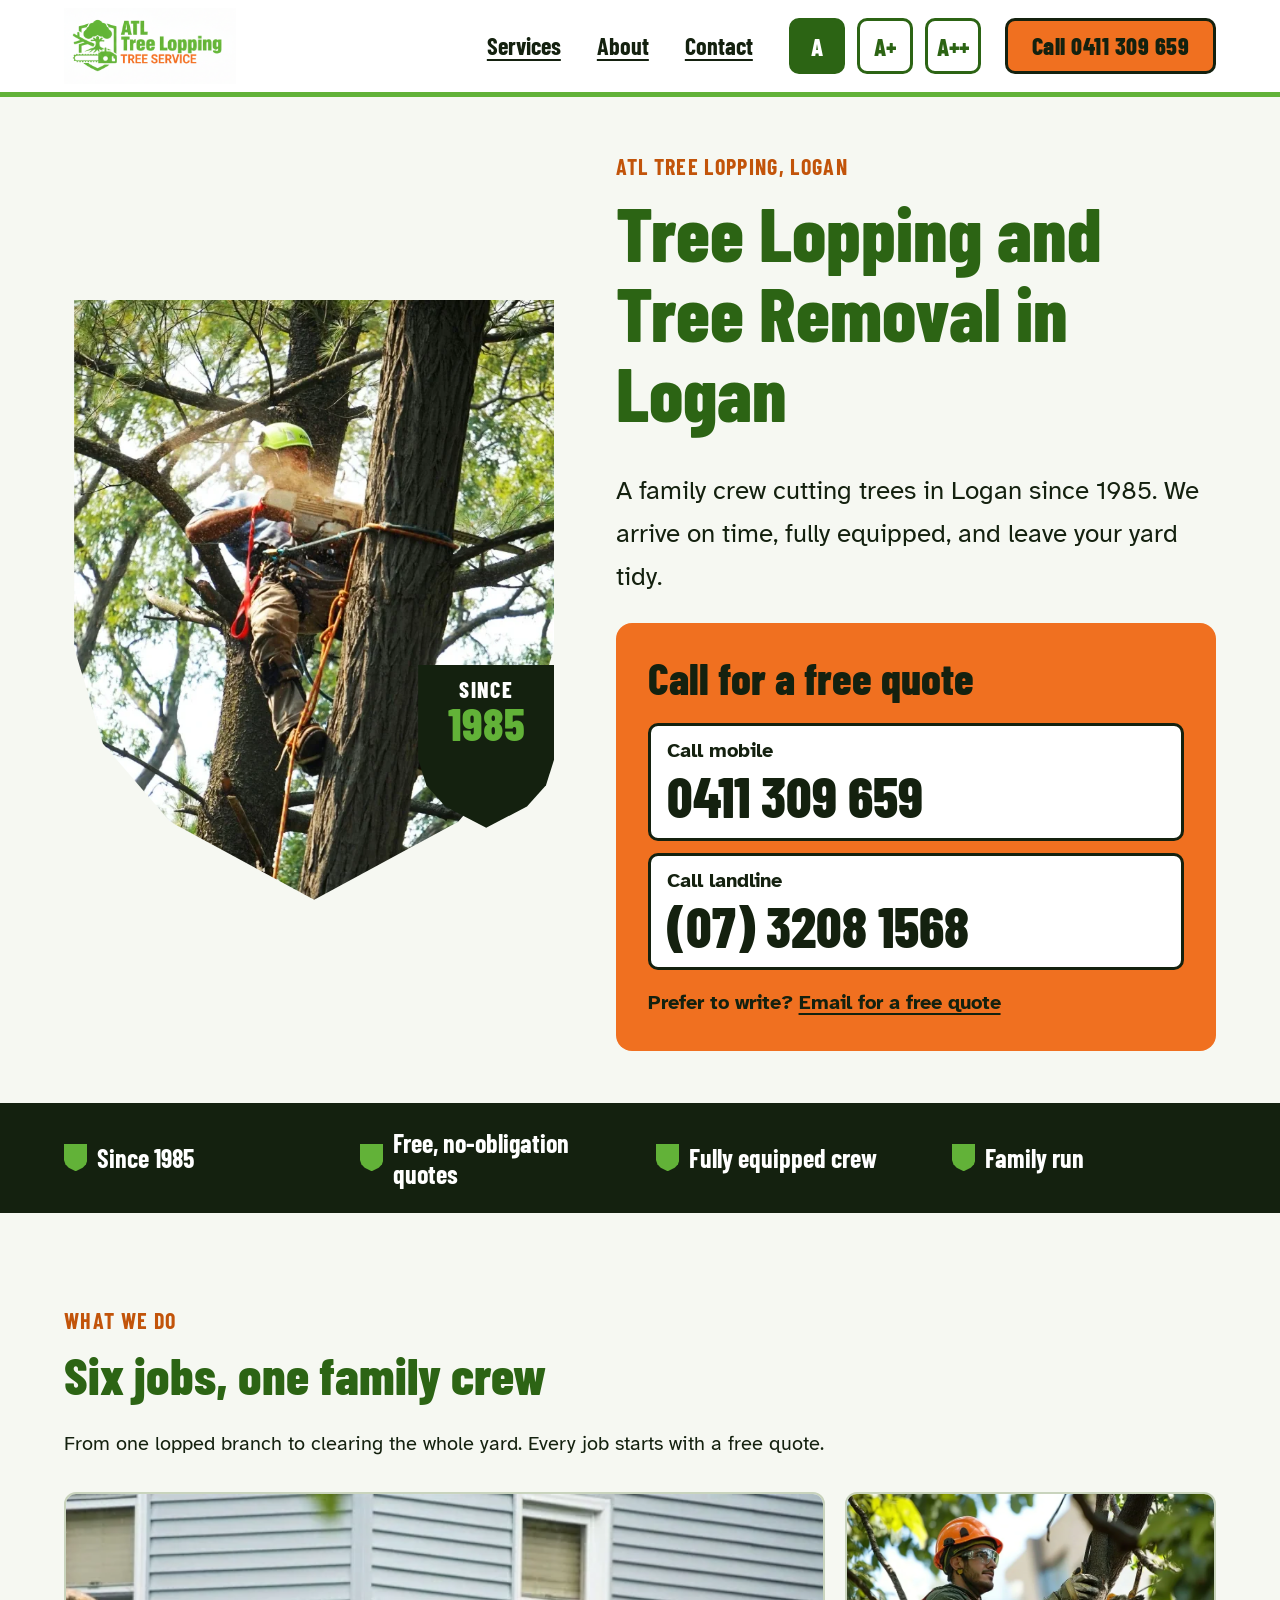
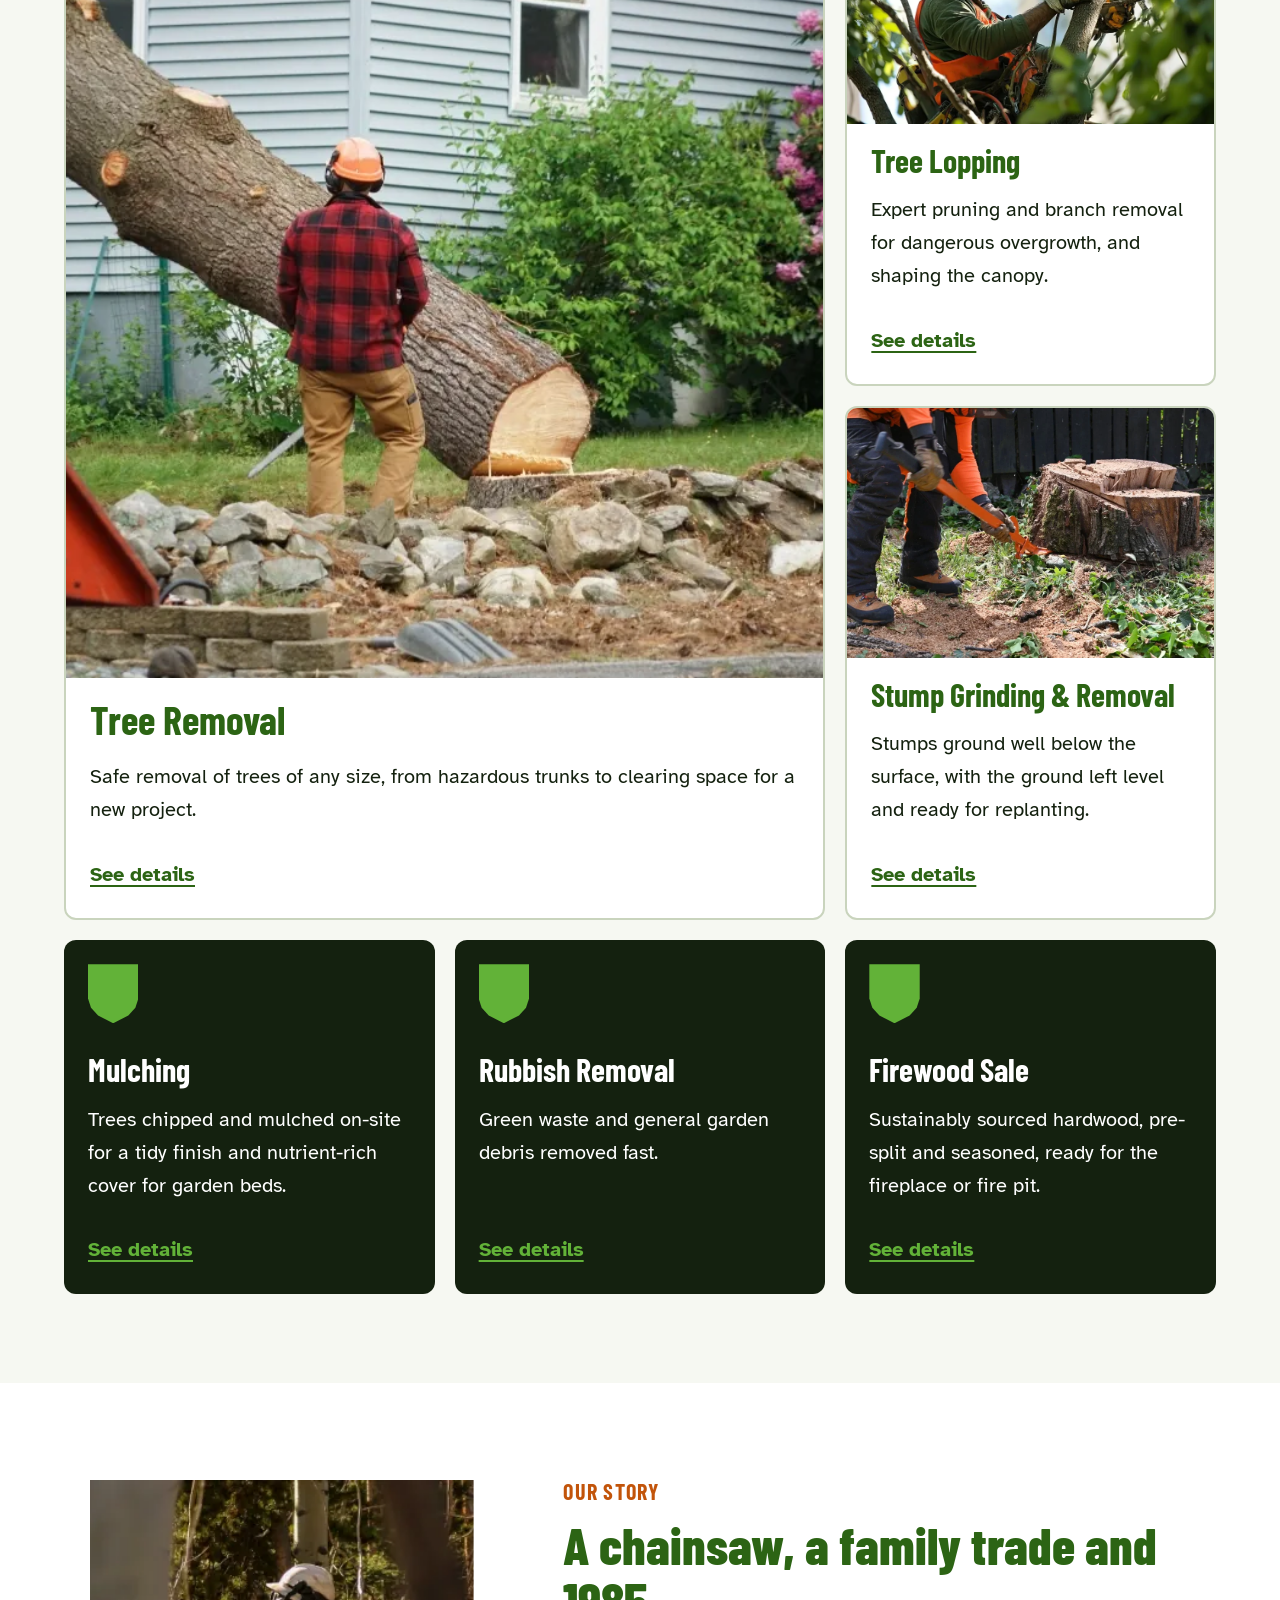
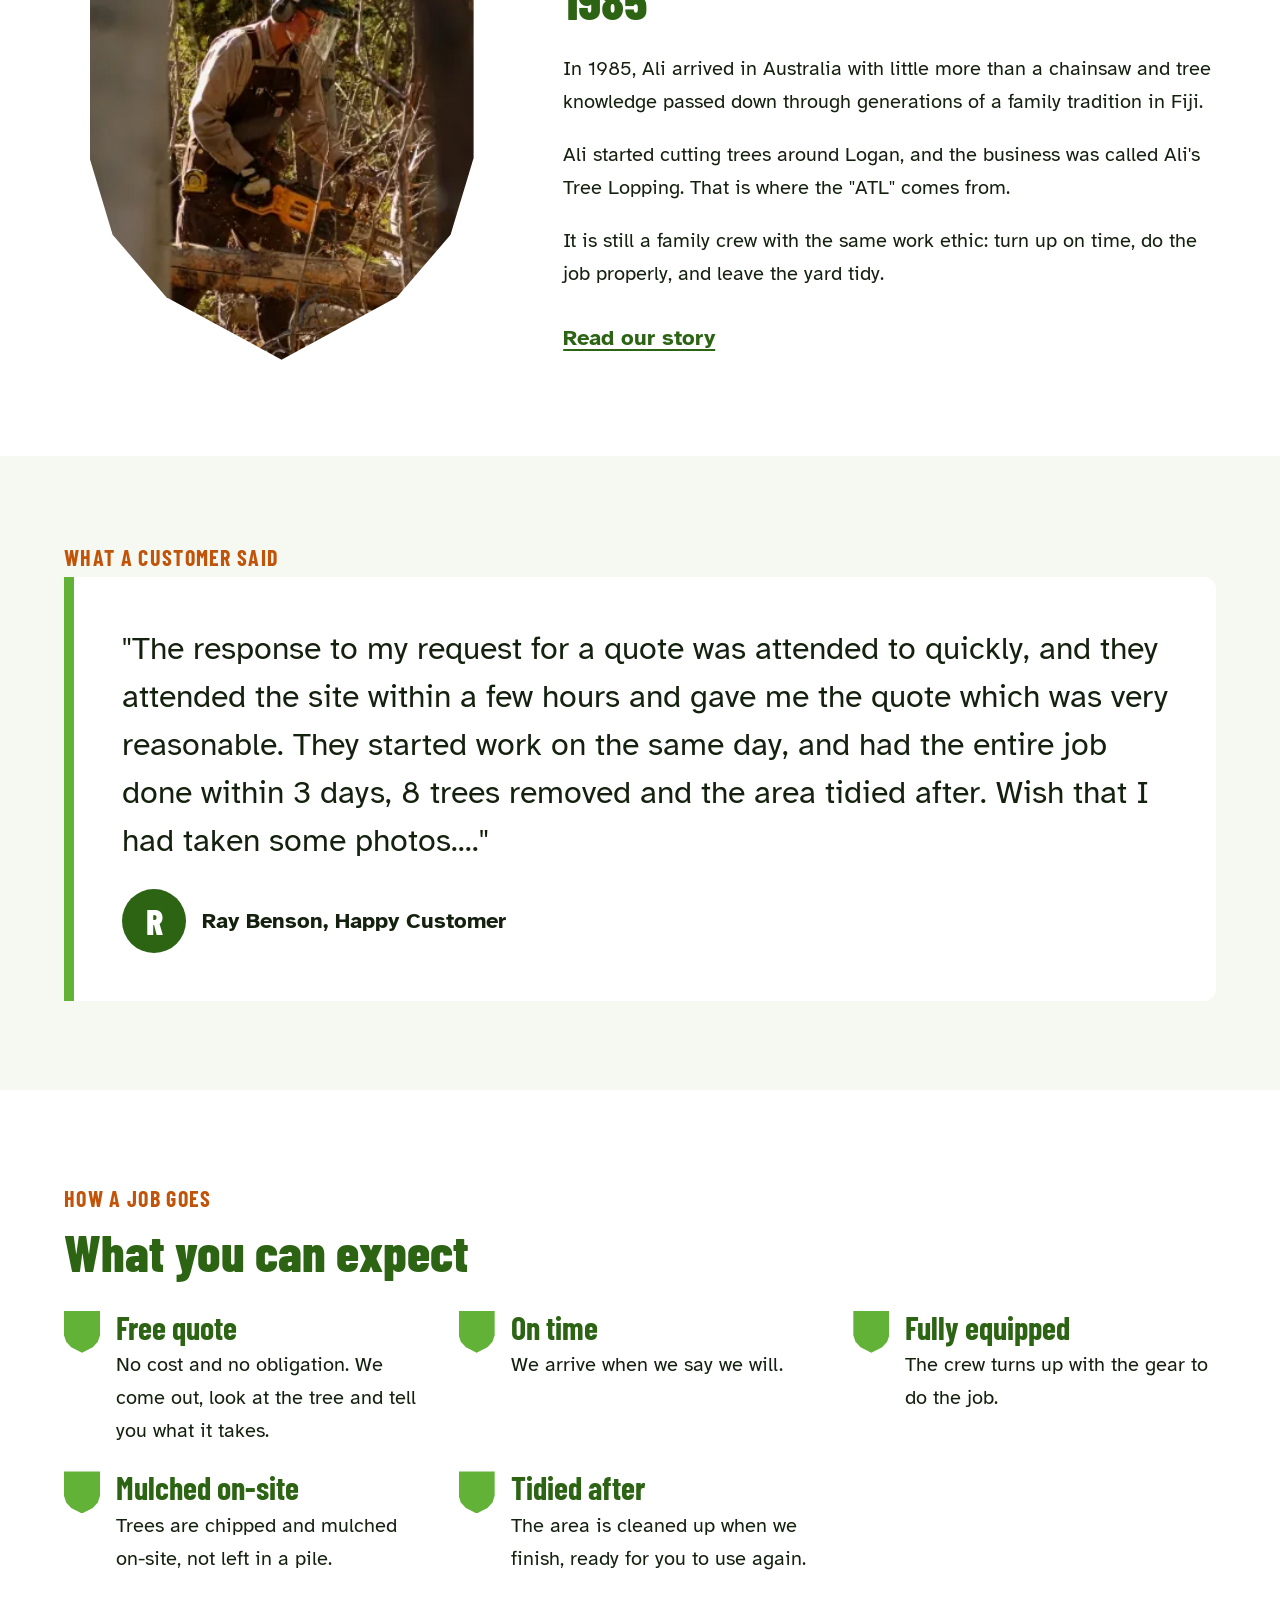
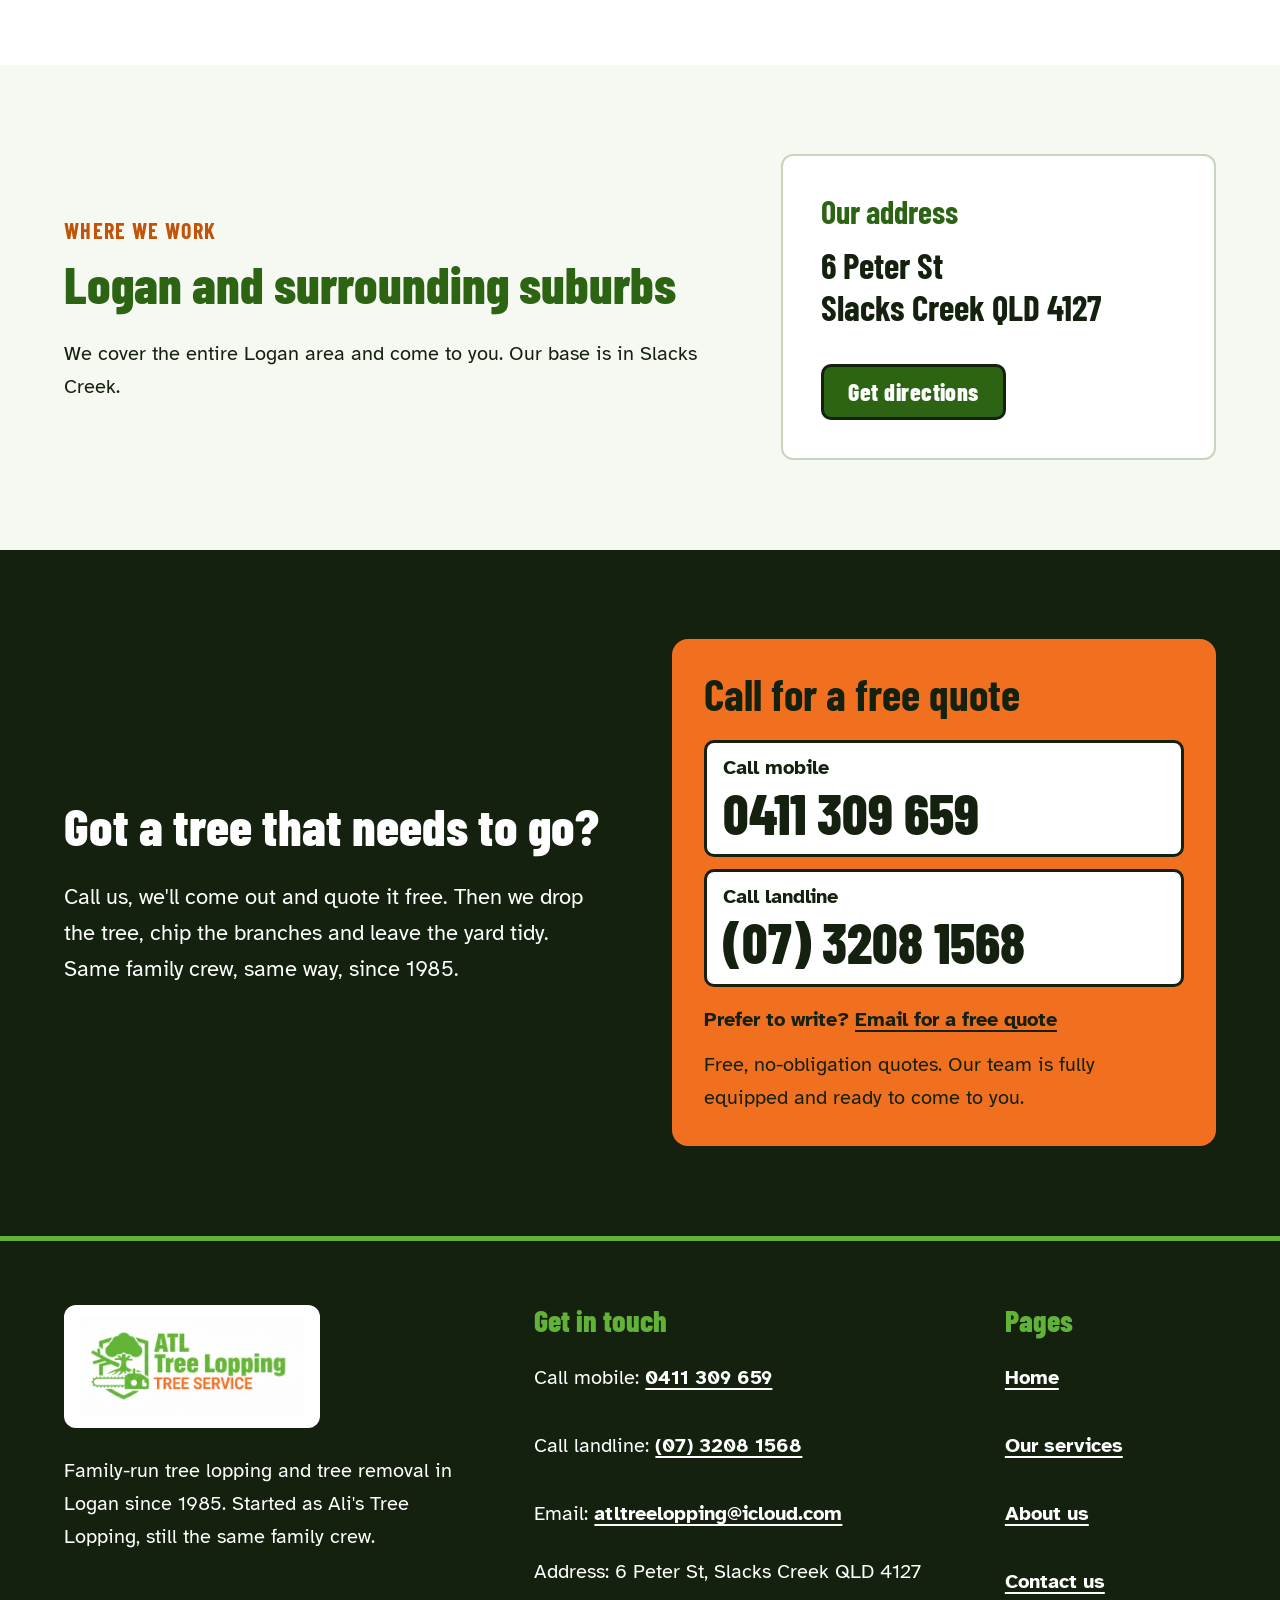
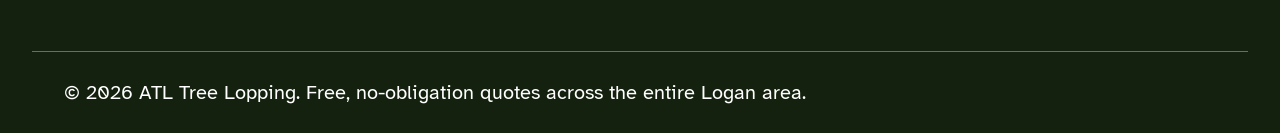
==== index.html @ ecb69b93 "Build new ATL Tree Lopping website from the rebuild brief Vanilla HTML/CSS/JS replacement for the Od" ====
<!doctype html>
<html lang="en-AU">
<head>
  <meta charset="utf-8">
  <meta name="viewport" content="width=device-width, initial-scale=1">
  <title>Tree Lopping & Tree Removal Logan | ATL Tree Lopping</title>
  <meta name="description" content="Family-run tree lopping and tree removal in Logan since 1985. Stump grinding, mulching, rubbish removal and firewood. Call 0411 309 659 for a free quote.">
  <!-- BASE_URL: https://atl-treelopping.odoo.com (canonical, og:url, og:image, twitter:image, sitemap.xml, robots.txt and JSON-LD all use it. Swap in one pass if the domain changes.) -->
  <link rel="canonical" href="https://atl-treelopping.odoo.com/">
  <meta name="theme-color" content="#2c6414">
  <meta property="og:type" content="website">
  <meta property="og:site_name" content="ATL Tree Lopping">
  <meta property="og:locale" content="en_AU">
  <meta property="og:title" content="Tree Lopping & Tree Removal Logan | ATL Tree Lopping">
  <meta property="og:description" content="Family-run tree lopping and tree removal in Logan since 1985. Stump grinding, mulching, rubbish removal and firewood. Call 0411 309 659 for a free quote.">
  <meta property="og:url" content="https://atl-treelopping.odoo.com/">
  <meta property="og:image" content="https://atl-treelopping.odoo.com/images/og-atl-tree-lopping-logo.jpg">
  <meta property="og:image:width" content="1200">
  <meta property="og:image:height" content="630">
  <meta property="og:image:alt" content="ATL Tree Lopping, Tree Service logo">
  <meta name="twitter:card" content="summary_large_image">
  <meta name="twitter:title" content="Tree Lopping & Tree Removal Logan | ATL Tree Lopping">
  <meta name="twitter:description" content="Family-run tree lopping and tree removal in Logan since 1985. Stump grinding, mulching, rubbish removal and firewood. Call 0411 309 659 for a free quote.">
  <meta name="twitter:image" content="https://atl-treelopping.odoo.com/images/og-atl-tree-lopping-logo.jpg">
  <link rel="icon" type="image/png" sizes="32x32" href="/favicon-32.png">
  <link rel="icon" type="image/png" sizes="192x192" href="/favicon-192.png">
  <link rel="apple-touch-icon" sizes="180x180" href="/apple-touch-icon.png">
  <link rel="preconnect" href="https://fonts.googleapis.com">
  <link rel="preconnect" href="https://fonts.gstatic.com" crossorigin>
  <link rel="stylesheet" href="https://fonts.googleapis.com/css2?family=Atkinson+Hyperlegible:wght@400;700&amp;family=Barlow+Condensed:wght@700;800&amp;display=swap">
  <link rel="stylesheet" href="/styles.css">
  <script src="/main.js"></script>
  <script type="application/ld+json">
{
  "@context": "https://schema.org",
  "@type": "LocalBusiness",
  "@id": "https://atl-treelopping.odoo.com/#business",
  "name": "ATL Tree Lopping",
  "alternateName": "Ali's Tree Lopping",
  "url": "https://atl-treelopping.odoo.com/",
  "logo": "https://atl-treelopping.odoo.com/images/logo.png",
  "image": "https://atl-treelopping.odoo.com/images/tree-felled-beside-house-with-chipper.jpg",
  "telephone": "+61411309659",
  "email": "atltreelopping@icloud.com",
  "address": {
    "@type": "PostalAddress",
    "streetAddress": "6 Peter St",
    "addressLocality": "Slacks Creek",
    "addressRegion": "QLD",
    "postalCode": "4127",
    "addressCountry": "AU"
  },
  "areaServed": "Logan, Queensland",
  "foundingDate": "1985",
  "founder": {
    "@type": "Person",
    "name": "Ali"
  },
  "hasOfferCatalog": {
    "@type": "OfferCatalog",
    "name": "Tree services",
    "itemListElement": [
      {
        "@type": "Offer",
        "itemOffered": {
          "@type": "Service",
          "name": "Tree Removal",
          "description": "Safe removal of trees of any size, from hazardous trunks to clearing space for a new project."
        }
      },
      {
        "@type": "Offer",
        "itemOffered": {
          "@type": "Service",
          "name": "Tree Lopping",
          "description": "Expert pruning and branch removal for dangerous overgrowth, and shaping the canopy."
        }
      },
      {
        "@type": "Offer",
        "itemOffered": {
          "@type": "Service",
          "name": "Stump Grinding & Removal",
          "description": "Stumps ground well below the surface, with the ground left level and ready for replanting."
        }
      },
      {
        "@type": "Offer",
        "itemOffered": {
          "@type": "Service",
          "name": "Mulching",
          "description": "Trees chipped and mulched on-site for a tidy finish and nutrient-rich cover for garden beds."
        }
      },
      {
        "@type": "Offer",
        "itemOffered": {
          "@type": "Service",
          "name": "Rubbish Removal",
          "description": "Green waste and general garden debris removed fast."
        }
      },
      {
        "@type": "Offer",
        "itemOffered": {
          "@type": "Service",
          "name": "Firewood Sale",
          "description": "Sustainably sourced hardwood, pre-split and seasoned, ready for the fireplace or fire pit."
        }
      }
    ]
  }
}
  </script>
</head>
<body>
  <a class="skip-link" href="#main">Skip to main content</a>
  <header class="site-header">
    <div class="container site-header__inner">
      <a class="site-header__logo" href="/">
        <img src="/images/logo.png" alt="ATL Tree Lopping, Tree Service. Home" width="1024" height="452">
      </a>
      <a class="btn btn--ember site-header__call" href="tel:+61411309659">Call 0411 309 659</a>
      <button class="nav-toggle" type="button" aria-expanded="false" aria-controls="site-nav">Menu</button>
      <div class="site-nav" id="site-nav">
        <nav aria-label="Main">
          <ul class="site-nav__list">
          <li><a href="/our-services">Services</a></li>
          <li><a href="/about-us">About</a></li>
          <li><a href="/contactus">Contact</a></li>
          </ul>
        </nav>
        <div class="text-size" role="group" aria-labelledby="text-size-label">
          <span class="text-size__label" id="text-size-label">Text size</span>
          <button type="button" data-text-size="normal" aria-label="Normal text" aria-pressed="true">A</button>
          <button type="button" data-text-size="large" aria-label="Large text" aria-pressed="false">A+</button>
          <button type="button" data-text-size="xlarge" aria-label="Extra large text" aria-pressed="false">A++</button>
        </div>
      </div>
    </div>
  </header>

  <main id="main" tabindex="-1">
    <section class="hero" aria-labelledby="hero-title">
      <div class="container hero__grid">
        <div class="hero__text">
          <p class="eyebrow">ATL Tree Lopping, Logan</p>
          <h1 id="hero-title">Tree Lopping and Tree Removal in Logan</h1>
          <p class="hero__sub">A family crew cutting trees in Logan since 1985. We arrive on time, fully equipped, and leave your yard tidy.</p>
        </div>
        <div class="hero__media">
          <div class="shield-frame shield-frame--hero">
            <picture>
          <source srcset="/images/arborist-climbing-tree-with-chainsaw.webp" type="image/webp">
          <img src="/images/arborist-climbing-tree-with-chainsaw.jpg" alt="Arborist in a safety helmet roped into a tall tree, cutting a branch with a chainsaw" width="690" height="1138" loading="eager" fetchpriority="high">
        </picture>
          </div>
          <p class="since-badge"><span class="since-badge__small">Since</span> <span class="since-badge__year">1985</span></p>
        </div>
        <div class="hero__call">
          <div class="call-block" role="region" aria-labelledby="hero-call-title">
      <h2 class="call-block__title" id="hero-call-title">Call for a free quote</h2>
      <a class="call-link" href="tel:+61411309659"><span class="call-link__label">Call mobile</span> <span class="call-link__number">0411 309 659</span></a>
      <a class="call-link" href="tel:+61732081568"><span class="call-link__label">Call landline</span> <span class="call-link__number">(07) 3208 1568</span></a>
      <p class="call-block__email">Prefer to write? <a href="mailto:atltreelopping@icloud.com?subject=Free%20quote%20request">Email for a free quote</a></p>
    </div>
        </div>
      </div>
    </section>

    <section class="trust" aria-label="Why Logan calls ATL">
      <ul class="container trust__list">
        <li><span class="shield-mark" aria-hidden="true"></span>Since 1985</li>
        <li><span class="shield-mark" aria-hidden="true"></span>Free, no-obligation quotes</li>
        <li><span class="shield-mark" aria-hidden="true"></span>Fully equipped crew</li>
        <li><span class="shield-mark" aria-hidden="true"></span>Family run</li>
      </ul>
    </section>

    <section class="section services-home reveal" aria-labelledby="services-title">
      <div class="container">
        <div class="section-head">
          <p class="eyebrow">What we do</p>
          <h2 id="services-title">Six jobs, one family crew</h2>
          <p>From one lopped branch to clearing the whole yard. Every job starts with a free quote.</p>
        </div>
        <ul class="service-grid">
      <li class="service-card service-card--photo service-card--feature">
        <picture class="service-card__media">
          <source srcset="/images/tree-felled-beside-house-with-chipper.webp" type="image/webp">
          <img src="/images/tree-felled-beside-house-with-chipper.jpg" alt="Large tree trunk felled beside a house, with a worker in an orange helmet and a wood chipper nearby" width="962" height="641" loading="lazy" decoding="async">
        </picture>
        <div class="service-card__body">
          <h3>Tree Removal</h3>
          <p>Safe removal of trees of any size, from hazardous trunks to clearing space for a new project.</p>
          <a class="service-card__link" href="/our-services#tree-removal">See details<span class="visually-hidden"> about Tree Removal</span></a>
        </div>
      </li>
      <li class="service-card service-card--photo">
        <picture class="service-card__media">
          <source srcset="/images/arborist-pruning-branches-up-tree.webp" type="image/webp">
          <img src="/images/arborist-pruning-branches-up-tree.jpg" alt="Arborist in an orange helmet and safety glasses harnessed up a tree, pruning branches" width="962" height="539" loading="lazy" decoding="async">
        </picture>
        <div class="service-card__body">
          <h3>Tree Lopping</h3>
          <p>Expert pruning and branch removal for dangerous overgrowth, and shaping the canopy.</p>
          <a class="service-card__link" href="/our-services#tree-lopping">See details<span class="visually-hidden"> about Tree Lopping</span></a>
        </div>
      </li>
      <li class="service-card service-card--photo">
        <picture class="service-card__media">
          <source srcset="/images/tree-stump-removal-in-backyard.webp" type="image/webp">
          <img src="/images/tree-stump-removal-in-backyard.jpg" alt="Worker in orange safety gear levering out a large tree stump in a backyard" width="962" height="655" loading="lazy" decoding="async">
        </picture>
        <div class="service-card__body">
          <h3>Stump Grinding & Removal</h3>
          <p>Stumps ground well below the surface, with the ground left level and ready for replanting.</p>
          <a class="service-card__link" href="/our-services#stump-grinding">See details<span class="visually-hidden"> about Stump Grinding & Removal</span></a>
        </div>
      </li>
      <li class="service-card service-card--type">
        <div class="service-card__type" aria-hidden="true"><span class="shield-mark" aria-hidden="true"></span></div>
        <div class="service-card__body">
          <h3>Mulching</h3>
          <p>Trees chipped and mulched on-site for a tidy finish and nutrient-rich cover for garden beds.</p>
          <a class="service-card__link" href="/our-services#mulching">See details<span class="visually-hidden"> about Mulching</span></a>
        </div>
      </li>
      <li class="service-card service-card--type">
        <div class="service-card__type" aria-hidden="true"><span class="shield-mark" aria-hidden="true"></span></div>
        <div class="service-card__body">
          <h3>Rubbish Removal</h3>
          <p>Green waste and general garden debris removed fast.</p>
          <a class="service-card__link" href="/our-services#rubbish-removal">See details<span class="visually-hidden"> about Rubbish Removal</span></a>
        </div>
      </li>
      <li class="service-card service-card--type">
        <div class="service-card__type" aria-hidden="true"><span class="shield-mark" aria-hidden="true"></span></div>
        <div class="service-card__body">
          <h3>Firewood Sale</h3>
          <p>Sustainably sourced hardwood, pre-split and seasoned, ready for the fireplace or fire pit.</p>
          <a class="service-card__link" href="/our-services#firewood">See details<span class="visually-hidden"> about Firewood Sale</span></a>
        </div>
      </li>
        </ul>
      </div>
    </section>

    <section class="section story reveal" aria-labelledby="story-title">
      <div class="container story__grid">
        <div class="shield-frame shield-frame--story">
          <picture>
          <source srcset="/images/tree-worker-with-chainsaw-in-bush.webp" type="image/webp">
          <img src="/images/tree-worker-with-chainsaw-in-bush.jpg" alt="Tree worker in a helmet and face shield cutting fallen timber with a chainsaw in the bush" width="720" height="404" loading="lazy" decoding="async">
        </picture>
        </div>
        <div class="story__text">
          <p class="eyebrow">Our story</p>
          <h2 id="story-title">A chainsaw, a family trade and 1985</h2>
          <p>In 1985, Ali arrived in Australia with little more than a chainsaw and tree knowledge passed down through generations of a family tradition in Fiji.</p>
          <p>Ali started cutting trees around Logan, and the business was called Ali's Tree Lopping. That is where the "ATL" comes from.</p>
          <p>It is still a family crew with the same work ethic: turn up on time, do the job properly, and leave the yard tidy.</p>
          <p><a class="text-link" href="/about-us">Read our story</a></p>
        </div>
      </div>
    </section>

    <section class="section testimonial reveal" aria-labelledby="testimonial-title">
      <div class="container">
        <h2 class="eyebrow" id="testimonial-title">What a customer said</h2>
        <figure class="testimonial__figure">
          <blockquote class="testimonial__quote">
            <p>"The response to my request for a quote was attended to quickly, and they attended the site within a few hours and gave me the quote which was very reasonable. They started work on the same day, and had the entire job done within 3 days, 8 trees removed and the area tidied after. Wish that I had taken some photos...."</p>
          </blockquote>
          <figcaption class="testimonial__by">
            <span class="testimonial__initial" aria-hidden="true">R</span>
            <span>Ray Benson, Happy Customer</span>
          </figcaption>
        </figure>
      </div>
    </section>

    <section class="section expect reveal" aria-labelledby="expect-title">
      <div class="container">
        <div class="section-head">
          <p class="eyebrow">How a job goes</p>
          <h2 id="expect-title">What you can expect</h2>
        </div>
        <ul class="expect__list">
          <li><span class="shield-mark" aria-hidden="true"></span><div><h3>Free quote</h3><p>No cost and no obligation. We come out, look at the tree and tell you what it takes.</p></div></li>
          <li><span class="shield-mark" aria-hidden="true"></span><div><h3>On time</h3><p>We arrive when we say we will.</p></div></li>
          <li><span class="shield-mark" aria-hidden="true"></span><div><h3>Fully equipped</h3><p>The crew turns up with the gear to do the job.</p></div></li>
          <li><span class="shield-mark" aria-hidden="true"></span><div><h3>Mulched on-site</h3><p>Trees are chipped and mulched on-site, not left in a pile.</p></div></li>
          <li><span class="shield-mark" aria-hidden="true"></span><div><h3>Tidied after</h3><p>The area is cleaned up when we finish, ready for you to use again.</p></div></li>
        </ul>
      </div>
    </section>

    <section class="section where reveal" aria-labelledby="where-title">
      <div class="container where__grid">
        <div>
          <p class="eyebrow">Where we work</p>
          <h2 id="where-title">Logan and surrounding suburbs</h2>
          <p>We cover the entire Logan area and come to you. Our base is in Slacks Creek.</p>
        </div>
        <div class="where__card">
          <h3>Our address</h3>
          <p class="where__address">6 Peter St<br>Slacks Creek QLD 4127</p>
          <a class="btn btn--canopy" href="https://www.google.com/maps/dir/?api=1&destination=6+Peter+St,+Slacks+Creek+QLD+4127,+Australia">Get directions</a>
        </div>
      </div>
    </section>

    <section class="section final-call reveal" aria-labelledby="home-final-call-intro">
      <div class="container final-call__grid">
        <div class="final-call__text">
          <h2 id="home-final-call-intro">Got a tree that needs to go?</h2>
          <p>Call us, we'll come out and quote it free. Then we drop the tree, chip the branches and leave the yard tidy. Same family crew, same way, since 1985.</p>
        </div>
        <div class="call-block" role="region" aria-labelledby="home-final-call">
      <h3 class="call-block__title" id="home-final-call">Call for a free quote</h3>
      <a class="call-link" href="tel:+61411309659"><span class="call-link__label">Call mobile</span> <span class="call-link__number">0411 309 659</span></a>
      <a class="call-link" href="tel:+61732081568"><span class="call-link__label">Call landline</span> <span class="call-link__number">(07) 3208 1568</span></a>
      <p class="call-block__email">Prefer to write? <a href="mailto:atltreelopping@icloud.com?subject=Free%20quote%20request">Email for a free quote</a></p>
      <p class="call-block__note">Free, no-obligation quotes. Our team is fully equipped and ready to come to you.</p>
    </div>
      </div>
    </section>
  </main>

  <footer class="site-footer">
    <div class="container site-footer__grid">
      <div class="site-footer__brand">
        <a class="site-footer__logo" href="/">
          <img src="/images/logo.png" alt="ATL Tree Lopping, Tree Service. Home" width="1024" height="452" loading="lazy">
        </a>
        <p>Family-run tree lopping and tree removal in Logan since 1985. Started as Ali's Tree Lopping, still the same family crew.</p>
      </div>
      <div>
        <h2 class="site-footer__title">Get in touch</h2>
        <ul class="site-footer__list">
          <li>Call mobile: <a href="tel:+61411309659">0411 309 659</a></li>
          <li>Call landline: <a href="tel:+61732081568">(07) 3208 1568</a></li>
          <li>Email: <a href="mailto:atltreelopping@icloud.com?subject=Free%20quote%20request">atltreelopping@icloud.com</a></li>
          <li>Address: 6 Peter St, Slacks Creek QLD 4127</li>
        </ul>
      </div>
      <nav aria-label="Footer">
        <h2 class="site-footer__title">Pages</h2>
        <ul class="site-footer__list">
          <li><a href="/">Home</a></li>
          <li><a href="/our-services">Our services</a></li>
          <li><a href="/about-us">About us</a></li>
          <li><a href="/contactus">Contact us</a></li>
        </ul>
      </nav>
    </div>
    <div class="container site-footer__base">
      <p>&copy; 2026 ATL Tree Lopping. Free, no-obligation quotes across the entire Logan area.</p>
    </div>
  </footer>

  <div class="call-bar" data-call-bar>
    <a class="btn btn--ember call-bar__btn" href="tel:+61411309659">Call 0411 309 659</a>
  </div>
</body>
</html>
---- styles.css ----
/* ATL Tree Lopping - shared stylesheet for every page.
   Colours are sampled from images/logo.png, then paired for contrast. */

:root {
  --ink: #14210f;
  --canopy: #2c6414;
  --leaf: #62b238;
  --ember: #f07020;
  --ember-deep: #c2540a;
  --paper: #f6f8f2;
  --white: #ffffff;
  --line: #c9d4bd;

  --font-display: "Barlow Condensed", system-ui, sans-serif;
  --font-body: "Atkinson Hyperlegible", system-ui, sans-serif;

  --gutter: clamp(1rem, 4vw, 2rem);
  --radius: 12px;
  --shield: polygon(0 0, 100% 0, 100% 58%, 94% 74%, 80% 87%, 50% 100%, 20% 87%, 6% 74%, 0 58%);
  --call-bar-height: 0px;
}

/* Text size control (A, A+, A++) scales everything through the root size */
html { font-size: 100%; -webkit-text-size-adjust: 100%; }
html[data-text-size="large"] { font-size: 112.5%; }
html[data-text-size="xlarge"] { font-size: 125%; }

*, *::before, *::after { box-sizing: border-box; }

body {
  margin: 0;
  padding-bottom: var(--call-bar-height);
  background: var(--paper);
  color: var(--ink);
  font-family: var(--font-body);
  font-size: 1.25rem;
  line-height: 1.65;
  overflow-wrap: break-word;
}

img { display: block; max-width: 100%; height: auto; }
picture { display: block; }

h1, h2, h3 {
  margin: 0 0 0.5em;
  font-family: var(--font-display);
  font-weight: 800;
  line-height: 1.05;
  color: var(--canopy);
}
h1 { font-size: clamp(2.75rem, 1.5rem + 4.5vw, 4.75rem); }
h2 { font-size: clamp(2.125rem, 1.4rem + 2.6vw, 3.25rem); }
h3 { font-size: clamp(1.625rem, 1.3rem + 1vw, 2rem); font-weight: 700; }

p { margin: 0 0 1em; max-width: 65ch; }
p:last-child { margin-bottom: 0; }

a { color: var(--canopy); text-decoration: underline; text-decoration-thickness: 2px; text-underline-offset: 0.18em; }
a:hover { text-decoration-thickness: 4px; }

:focus-visible { outline: 3px solid var(--ember-deep); outline-offset: 3px; }

ul { margin: 0; padding: 0; list-style: none; }

.container { width: 100%; max-width: 76rem; margin: 0 auto; padding-inline: var(--gutter); }

.visually-hidden {
  position: absolute !important;
  width: 1px; height: 1px;
  margin: -1px; padding: 0;
  overflow: hidden; clip: rect(0 0 0 0);
  white-space: nowrap; border: 0;
}

.skip-link {
  position: absolute;
  left: 1rem; top: -10rem;
  z-index: 100;
  padding: 1rem 1.5rem;
  background: var(--ink);
  color: var(--white);
  font-weight: 700;
}
.skip-link:focus { top: 1rem; }

main:focus { outline: none; }
main:focus-visible { outline: 3px solid var(--ember-deep); outline-offset: -3px; }

.eyebrow {
  margin: 0 0 0.5rem;
  font-family: var(--font-display);
  font-size: 1.375rem;
  font-weight: 700;
  letter-spacing: 0.06em;
  text-transform: uppercase;
  color: var(--ember-deep);
}
.eyebrow--light { color: var(--white); }

.text-link { font-weight: 700; font-size: 1.375rem; display: inline-flex; align-items: center; min-height: 56px; }

/* Buttons */
.btn {
  display: inline-flex;
  align-items: center;
  justify-content: center;
  min-height: 56px;
  padding: 0.5rem 1.5rem;
  border: 3px solid var(--ink);
  border-radius: 10px;
  font-family: var(--font-display);
  font-size: 1.5rem;
  font-weight: 800;
  line-height: 1.1;
  letter-spacing: 0.02em;
  text-align: center;
  text-decoration: none;
  cursor: pointer;
  transition: transform 0.15s ease, box-shadow 0.15s ease;
}
.btn:hover, .btn:focus-visible { transform: translateY(-2px); box-shadow: 0 6px 0 var(--ink); text-decoration: none; }
.btn--ember { background: var(--ember); color: var(--ink); }
.btn--canopy { background: var(--canopy); color: var(--white); }

/* Shield shapes */
.shield-mark {
  display: inline-block;
  flex: none;
  width: 0.9em;
  height: 1.05em;
  background: var(--leaf);
  clip-path: var(--shield);
}

.shield-frame { clip-path: var(--shield); background: var(--line); }
.shield-frame picture, .shield-frame img { width: 100%; height: 100%; object-fit: cover; }

/* Header */
.site-header { background: var(--white); border-bottom: 5px solid var(--leaf); }
.site-header__inner {
  display: flex;
  flex-wrap: wrap;
  align-items: center;
  gap: 12px 1rem;
  padding-block: 0.5rem;
}
.site-header__logo { margin-right: auto; display: block; }
.site-header__logo img { width: auto; height: 64px; }
.site-header__call { display: none; }

.nav-toggle {
  min-height: 56px;
  min-width: 56px;
  padding: 0.5rem 1.25rem;
  border: 3px solid var(--canopy);
  border-radius: 10px;
  background: var(--white);
  color: var(--canopy);
  font-family: var(--font-display);
  font-size: 1.5rem;
  font-weight: 800;
  cursor: pointer;
}
.nav-toggle[aria-expanded="true"] { background: var(--canopy); color: var(--white); }

.site-nav { flex-basis: 100%; padding-bottom: 1rem; }
.js .site-nav { display: none; }
.js .site-nav.is-open { display: block; }
.site-nav__list { display: flex; flex-direction: column; gap: 12px; }
.site-nav__list a {
  display: flex;
  align-items: center;
  min-height: 56px;
  padding: 0 0.75rem;
  font-family: var(--font-display);
  font-size: 1.75rem;
  font-weight: 700;
  color: var(--ink);
}
.site-nav__list a[aria-current="page"] { color: var(--canopy); text-decoration-thickness: 5px; text-decoration-color: var(--leaf); }

.text-size { display: flex; flex-wrap: wrap; align-items: center; gap: 12px; margin-top: 1rem; }
.text-size__label { font-weight: 700; margin-right: 0.25rem; }
.text-size button {
  min-width: 56px;
  min-height: 56px;
  padding: 0 0.5rem;
  border: 3px solid var(--canopy);
  border-radius: 10px;
  background: var(--white);
  color: var(--canopy);
  font-family: var(--font-display);
  font-size: 1.5rem;
  font-weight: 800;
  cursor: pointer;
}
.text-size button[aria-pressed="true"] { background: var(--canopy); color: var(--white); }

@media (min-width: 768px) {
  .site-header__logo img { height: 76px; }
  .site-header__call { display: inline-flex; }
}

@media (min-width: 1180px) {
  .site-header__inner { flex-wrap: nowrap; gap: 1.5rem; }
  .nav-toggle { display: none; }
  .js .site-nav, .site-nav {
    display: flex;
    align-items: center;
    gap: 1.5rem;
    flex-basis: auto;
    padding: 0;
  }
  .site-nav__list { flex-direction: row; gap: 12px; }
  .site-nav__list a { font-size: 1.5rem; }
  .text-size { margin: 0; }
  .text-size__label { position: absolute; width: 1px; height: 1px; overflow: hidden; clip: rect(0 0 0 0); white-space: nowrap; }
  .site-header__call { order: 3; }
}

/* Call block: the big ember panel with both numbers */
.call-block {
  padding: clamp(1rem, 3vw, 2rem);
  border-radius: 16px;
  background: var(--ember);
  color: var(--ink);
}
.call-block :focus-visible { outline-color: var(--ink); }
.call-block__title { color: var(--ink); font-size: clamp(2rem, 1.5rem + 2vw, 2.75rem); }
.call-link {
  display: block;
  margin-bottom: 12px;
  padding: 0.5rem 1rem 0.75rem;
  border: 3px solid var(--ink);
  border-radius: 10px;
  background: var(--white);
  color: var(--ink);
  text-decoration: none;
  transition: transform 0.15s ease, box-shadow 0.15s ease;
}
.call-link:hover, .call-link:focus-visible { transform: translateY(-2px); box-shadow: 0 6px 0 var(--ink); }
.call-link__label { display: block; font-weight: 700; font-size: 1.25rem; }
.call-link__number {
  display: block;
  font-family: var(--font-display);
  font-weight: 800;
  font-size: clamp(2.5rem, 1.5rem + 3vw, 3.5rem);
  line-height: 1.05;
}
.call-block__email { margin: 1rem 0 0; font-weight: 700; }
.call-block__email a { color: var(--ink); }
.call-block__note { margin-top: 0.75rem; }

/* Hero */
.hero { padding-block: clamp(1.5rem, 4vw, 3.5rem); }
.hero__grid { display: grid; gap: 1.5rem; grid-template-areas: "text" "call" "media"; }
.hero__text { grid-area: text; }
.hero__call { grid-area: call; }
.hero__media { grid-area: media; position: relative; max-width: 30rem; width: 100%; justify-self: center; }
.hero__sub { font-size: clamp(1.375rem, 1.2rem + 0.6vw, 1.625rem); }
.shield-frame--hero { aspect-ratio: 4 / 5; }

.since-badge {
  position: absolute;
  right: 0;
  bottom: 12%;
  display: flex;
  flex-direction: column;
  align-items: center;
  justify-content: flex-start;
  width: clamp(6.5rem, 22vw, 8.5rem);
  aspect-ratio: 5 / 6;
  margin: 0;
  padding-top: 0.85rem;
  background: var(--ink);
  clip-path: var(--shield);
  font-family: var(--font-display);
  font-weight: 800;
  line-height: 1;
  text-align: center;
}
.since-badge__small { color: var(--white); font-size: 1.375rem; text-transform: uppercase; letter-spacing: 0.08em; }
.since-badge__year { color: var(--leaf); font-size: clamp(2.25rem, 1.6rem + 2vw, 2.875rem); }

@media (min-width: 900px) {
  .hero__grid {
    grid-template-columns: minmax(0, 5fr) minmax(0, 6fr);
    grid-template-areas: "media text" "media call";
    column-gap: clamp(2rem, 4vw, 4rem);
    align-items: start;
  }
  .hero__media { align-self: center; }
}

/* Trust strip */
.trust { background: var(--ink); color: var(--white); }
.trust__list {
  display: grid;
  grid-template-columns: repeat(auto-fit, minmax(min(14rem, 100%), 1fr));
  gap: 12px 2rem;
  padding-block: 1.5rem;
  font-family: var(--font-display);
  font-size: 1.625rem;
  font-weight: 700;
  line-height: 1.2;
}
.trust__list li { display: flex; align-items: center; gap: 0.6rem; }

/* Sections */
.section { padding-block: clamp(3rem, 7vw, 6rem); }
.section-head { margin-bottom: 2rem; }

/* Home services grid: one feature card, two stacked, then three type cards */
.service-grid { display: grid; gap: 1.25rem; }
.service-card {
  display: flex;
  flex-direction: column;
  border-radius: var(--radius);
  overflow: hidden;
}
.service-card--photo { background: var(--white); border: 2px solid var(--line); }
.service-card__media { aspect-ratio: 16 / 10; }
.service-card__media img { width: 100%; height: 100%; object-fit: cover; }
.service-card__body { display: flex; flex-direction: column; flex: 1; padding: 1.25rem 1.5rem 1rem; }
.service-card__body p { flex: 1; }
.service-card__link { display: inline-flex; align-items: center; min-height: 56px; font-weight: 700; }
.service-card--type { background: var(--ink); color: var(--white); }
.service-card--type h3 { color: var(--white); }
.service-card--type .service-card__link { color: var(--leaf); }
.service-card--type :focus-visible { outline-color: var(--ember); }
.service-card__type { padding: 1.5rem 1.5rem 0; font-size: 3.5rem; line-height: 1; }

@media (min-width: 640px) {
  .service-grid { grid-template-columns: repeat(2, minmax(0, 1fr)); }
  .service-card--feature { grid-column: 1 / -1; }
}
@media (min-width: 1000px) {
  .service-grid { grid-template-columns: repeat(6, minmax(0, 1fr)); }
  .service-card { grid-column: span 2; }
  .service-card--feature { grid-column: span 4; grid-row: span 2; }
  .service-card--feature .service-card__media { aspect-ratio: auto; flex: 1; min-height: 20rem; }
  .service-card--feature .service-card__body { flex: none; }
  .service-card--feature h3 { font-size: 2.5rem; }
}

/* Story */
.story { background: var(--white); }
.story__grid { display: grid; gap: 2rem; align-items: center; }
.shield-frame--story { aspect-ratio: 4 / 5; max-width: 24rem; width: 100%; justify-self: center; }
@media (min-width: 900px) {
  .story__grid { grid-template-columns: minmax(0, 2fr) minmax(0, 3fr); gap: 4rem; }
}

/* Testimonial */
.testimonial { background: var(--paper); }
.testimonial__figure { margin: 0; padding: clamp(1.5rem, 4vw, 3rem); border-left: 10px solid var(--leaf); background: var(--white); border-radius: 0 var(--radius) var(--radius) 0; }
.testimonial__quote { margin: 0 0 1.5rem; }
.testimonial__quote p { max-width: 50ch; font-size: clamp(1.5rem, 1.2rem + 1vw, 2rem); line-height: 1.5; }
.testimonial__by { display: flex; align-items: center; gap: 1rem; font-weight: 700; font-size: 1.375rem; }
.testimonial__initial {
  display: grid;
  place-items: center;
  flex: none;
  width: 4rem;
  height: 4rem;
  border-radius: 50%;
  background: var(--canopy);
  color: var(--white);
  font-family: var(--font-display);
  font-size: 2.25rem;
  font-weight: 800;
}

/* What you can expect */
.expect { background: var(--white); }
.expect__list { display: grid; grid-template-columns: repeat(auto-fit, minmax(min(17rem, 100%), 1fr)); gap: 1.5rem 2rem; }
.expect__list li { display: flex; gap: 1rem; font-size: 1.25rem; }
.expect__list .shield-mark { font-size: 2.5rem; }
.expect__list h3 { margin-bottom: 0.25rem; }

/* Where we work */
.where__grid { display: grid; gap: 2rem; align-items: center; }
.where__card { padding: clamp(1.5rem, 3vw, 2.5rem); background: var(--white); border: 2px solid var(--line); border-radius: var(--radius); }
.where__address { font-family: var(--font-display); font-weight: 700; font-size: clamp(1.75rem, 1.4rem + 1vw, 2.25rem); line-height: 1.2; }
@media (min-width: 900px) { .where__grid { grid-template-columns: 3fr 2fr; gap: 4rem; } }

/* Final call */
.final-call { background: var(--ink); color: var(--white); }
.final-call h2 { color: var(--white); }
.final-call__grid { display: grid; gap: 2rem; align-items: center; }
.final-call__text p { font-size: 1.375rem; }
@media (min-width: 900px) { .final-call__grid { grid-template-columns: 1fr 1fr; gap: 4rem; } }

/* Inner page intro */
.page-intro { padding-block: clamp(2rem, 5vw, 4rem); background: var(--white); }
.page-intro__grid { display: grid; gap: 2rem; align-items: center; }
.page-intro__lead { font-size: clamp(1.375rem, 1.2rem + 0.6vw, 1.625rem); }
.intro-media { position: relative; max-width: 26rem; width: 100%; justify-self: center; }
.shield-frame--intro { aspect-ratio: 5 / 6; max-width: 26rem; width: 100%; justify-self: center; }
@media (min-width: 900px) { .page-intro__grid { grid-template-columns: 3fr 2fr; gap: 4rem; } }

.jump { margin-top: 1.5rem; }
.jump__list { display: flex; flex-wrap: wrap; gap: 12px; }
.jump__list a {
  display: inline-flex;
  align-items: center;
  min-height: 56px;
  padding: 0 1rem;
  border: 2px solid var(--canopy);
  border-radius: 10px;
  background: var(--white);
  font-weight: 700;
}

/* Services page rows */
.service-row { padding-block: clamp(2.5rem, 6vw, 5rem); scroll-margin-top: 1rem; }
.service-row:nth-of-type(odd) { background: var(--white); }
.service-row__grid { display: grid; gap: 2rem; align-items: center; }
.service-row__media img { width: 100%; border-radius: var(--radius); }
.service-row__media--type {
  display: flex;
  flex-direction: column;
  justify-content: center;
  gap: 1rem;
  min-height: 14rem;
  padding: 2rem;
  border-radius: var(--radius);
  background: var(--ink);
  color: var(--white);
  font-family: var(--font-display);
  font-size: clamp(2.5rem, 1.5rem + 3vw, 4rem);
  font-weight: 800;
  line-height: 1;
}
.service-row__media--type .shield-mark { font-size: 4rem; }
.service-row__text .btn { margin-top: 1.5rem; }
@media (min-width: 900px) {
  .service-row__grid { grid-template-columns: 1fr 1fr; gap: 4rem; }
  .service-row--flip .service-row__media { order: 2; }
}

/* About */
.prose__inner > h2 { margin-top: 2.5rem; }
.prose__inner > h2:first-child { margin-top: 0; }

.meet { background: var(--canopy); color: var(--white); }
.meet h2 { color: var(--white); }
.meet :focus-visible { outline-color: var(--white); }
.meet__grid { display: grid; gap: 2rem; align-items: center; }
.meet__mark {
  display: flex;
  flex-direction: column;
  align-items: center;
  justify-content: center;
  width: min(18rem, 100%);
  aspect-ratio: 5 / 6;
  padding-bottom: 2.5rem;
  justify-self: center;
  background: var(--leaf);
  clip-path: var(--shield);
  color: var(--ink);
  font-family: var(--font-display);
  font-weight: 800;
  line-height: 1;
}
.meet__name { font-size: 6rem; }
.meet__role { font-size: 1.75rem; text-transform: uppercase; letter-spacing: 0.06em; }
.meet__text p { font-size: 1.375rem; }
@media (min-width: 900px) { .meet__grid { grid-template-columns: 1fr 2fr; gap: 4rem; } }

/* Contact page */
.contact { padding-block: clamp(2rem, 5vw, 4rem) clamp(3rem, 6vw, 5rem); }
.contact__lead, .contact__reassure { font-size: clamp(1.375rem, 1.2rem + 0.6vw, 1.625rem); }
.contact__reassure { margin-top: 2.5rem; font-weight: 700; }

.phone-cards { display: grid; gap: 1.25rem; margin-block: 2rem; }
.phone-card {
  display: flex;
  flex-direction: column;
  align-items: flex-start;
  gap: 0.5rem;
  padding: clamp(1.25rem, 3vw, 2rem);
  border: 3px solid var(--ink);
  border-radius: 16px;
  text-decoration: none;
  transition: transform 0.15s ease, box-shadow 0.15s ease;
}
.phone-card:hover, .phone-card:focus-visible { transform: translateY(-3px); box-shadow: 0 8px 0 var(--ink); }
.phone-card--primary { background: var(--ember); color: var(--ink); }
.phone-card--primary:focus-visible { outline-color: var(--ink); }
.phone-card--secondary { background: var(--canopy); color: var(--white); }
.phone-card__label { font-weight: 700; font-size: 1.5rem; }
.phone-card__number {
  font-family: var(--font-display);
  font-weight: 800;
  font-size: clamp(2.5rem, 1rem + 6vw, 5rem);
  line-height: 1;
}
.phone-card__action {
  display: inline-flex;
  align-items: center;
  min-height: 56px;
  margin-top: 0.5rem;
  padding: 0 1.5rem;
  border-radius: 10px;
  font-family: var(--font-display);
  font-size: 1.625rem;
  font-weight: 800;
}
.phone-card--primary .phone-card__action { background: var(--ink); color: var(--white); }
.phone-card--secondary .phone-card__action { background: var(--white); color: var(--canopy); }
@media (min-width: 900px) { .phone-cards { grid-template-columns: 1fr 1fr; } }

.contact__grid { display: grid; gap: 1.25rem; }
.contact .info-card h2, .map__side h2 { font-size: clamp(1.875rem, 1.4rem + 1.5vw, 2.5rem); }
.info-card { padding: clamp(1.25rem, 3vw, 2rem); background: var(--white); border: 2px solid var(--line); border-radius: 16px; }
.info-card__big {
  font-family: var(--font-display);
  font-weight: 700;
  font-size: clamp(1.75rem, 1.3rem + 1.5vw, 2.375rem);
  line-height: 1.2;
  overflow-wrap: anywhere;
}
a.info-card__big { display: inline-block; padding-block: 0.25rem; }
@media (min-width: 900px) { .contact__grid { grid-template-columns: 1fr 1fr; } }

.map { display: grid; gap: 1.25rem; margin-top: 1.25rem; }
.map__frame { display: block; width: 100%; aspect-ratio: 16 / 10; border: 2px solid var(--line); border-radius: 16px; }
.map__side { padding: clamp(1.25rem, 3vw, 2rem); background: var(--white); border: 2px solid var(--line); border-radius: 16px; }
.map__side .btn { margin-top: 1rem; }
@media (min-width: 900px) {
  .map { grid-template-columns: 2fr 1fr; }
  .map__frame { aspect-ratio: auto; height: 450px; }
}

/* 404 */
.notfound__grid { display: grid; gap: 2rem; align-items: center; }
.notfound .jump__list { margin-top: 1.5rem; }
@media (min-width: 900px) { .notfound__grid { grid-template-columns: 1fr 1fr; gap: 4rem; } }

/* Footer */
.site-footer { background: var(--ink); color: var(--white); padding-top: clamp(2.5rem, 5vw, 4rem); border-top: 5px solid var(--leaf); }
.site-footer a { color: var(--white); }
.site-footer__grid { display: grid; gap: 2rem; }
.site-footer__logo { display: inline-block; max-width: 100%; padding: 0.75rem 1rem; background: var(--white); border-radius: var(--radius); }
.site-footer__logo img { width: 14rem; max-width: 100%; }
.site-footer__grid > * { min-width: 0; }
.site-footer__brand p { margin-top: 1rem; }
.site-footer__title { color: var(--leaf); font-size: 1.875rem; }
.site-footer__list { display: grid; gap: 12px; overflow-wrap: anywhere; }
.site-footer__list li { min-width: 0; }
.site-footer__list a { display: inline-block; padding-block: 0.6rem; min-height: 56px; font-weight: 700; }
.site-footer__base { margin-top: 2.5rem; padding-block: 1.5rem; border-top: 1px solid rgba(255, 255, 255, 0.35); }
@media (min-width: 900px) { .site-footer__grid { grid-template-columns: 2fr 2fr 1fr; gap: 3rem; } }

/* Sticky mobile call bar */
.call-bar { display: none; }
@media (max-width: 767.98px) {
  :root { --call-bar-height: 5.5rem; }
  .call-bar {
    display: block;
    position: fixed;
    left: 0; right: 0; bottom: 0;
    z-index: 50;
    padding: 0.5rem var(--gutter) calc(0.5rem + env(safe-area-inset-bottom));
    background: var(--ink);
    transition: transform 0.2s ease, visibility 0.2s;
  }
  .call-bar.is-hidden { transform: translateY(110%); visibility: hidden; }
  .call-bar__btn { width: 100%; min-height: 64px; font-size: 1.75rem; }
  .call-bar :focus-visible { outline-color: var(--ink); outline-offset: -8px; }
}

/* Scroll reveal: only armed by main.js, so content shows without JS */
.js-reveal .reveal { opacity: 0; transform: translateY(1.5rem); transition: opacity 0.6s ease, transform 0.6s ease; }
.js-reveal .reveal.is-visible { opacity: 1; transform: none; }

@media (prefers-reduced-motion: reduce) {
  *, *::before, *::after { animation: none !important; transition: none !important; scroll-behavior: auto !important; }
  .btn:hover, .btn:focus-visible, .call-link:hover, .call-link:focus-visible, .phone-card:hover, .phone-card:focus-visible { transform: none; }
  .js-reveal .reveal { opacity: 1; transform: none; }
}
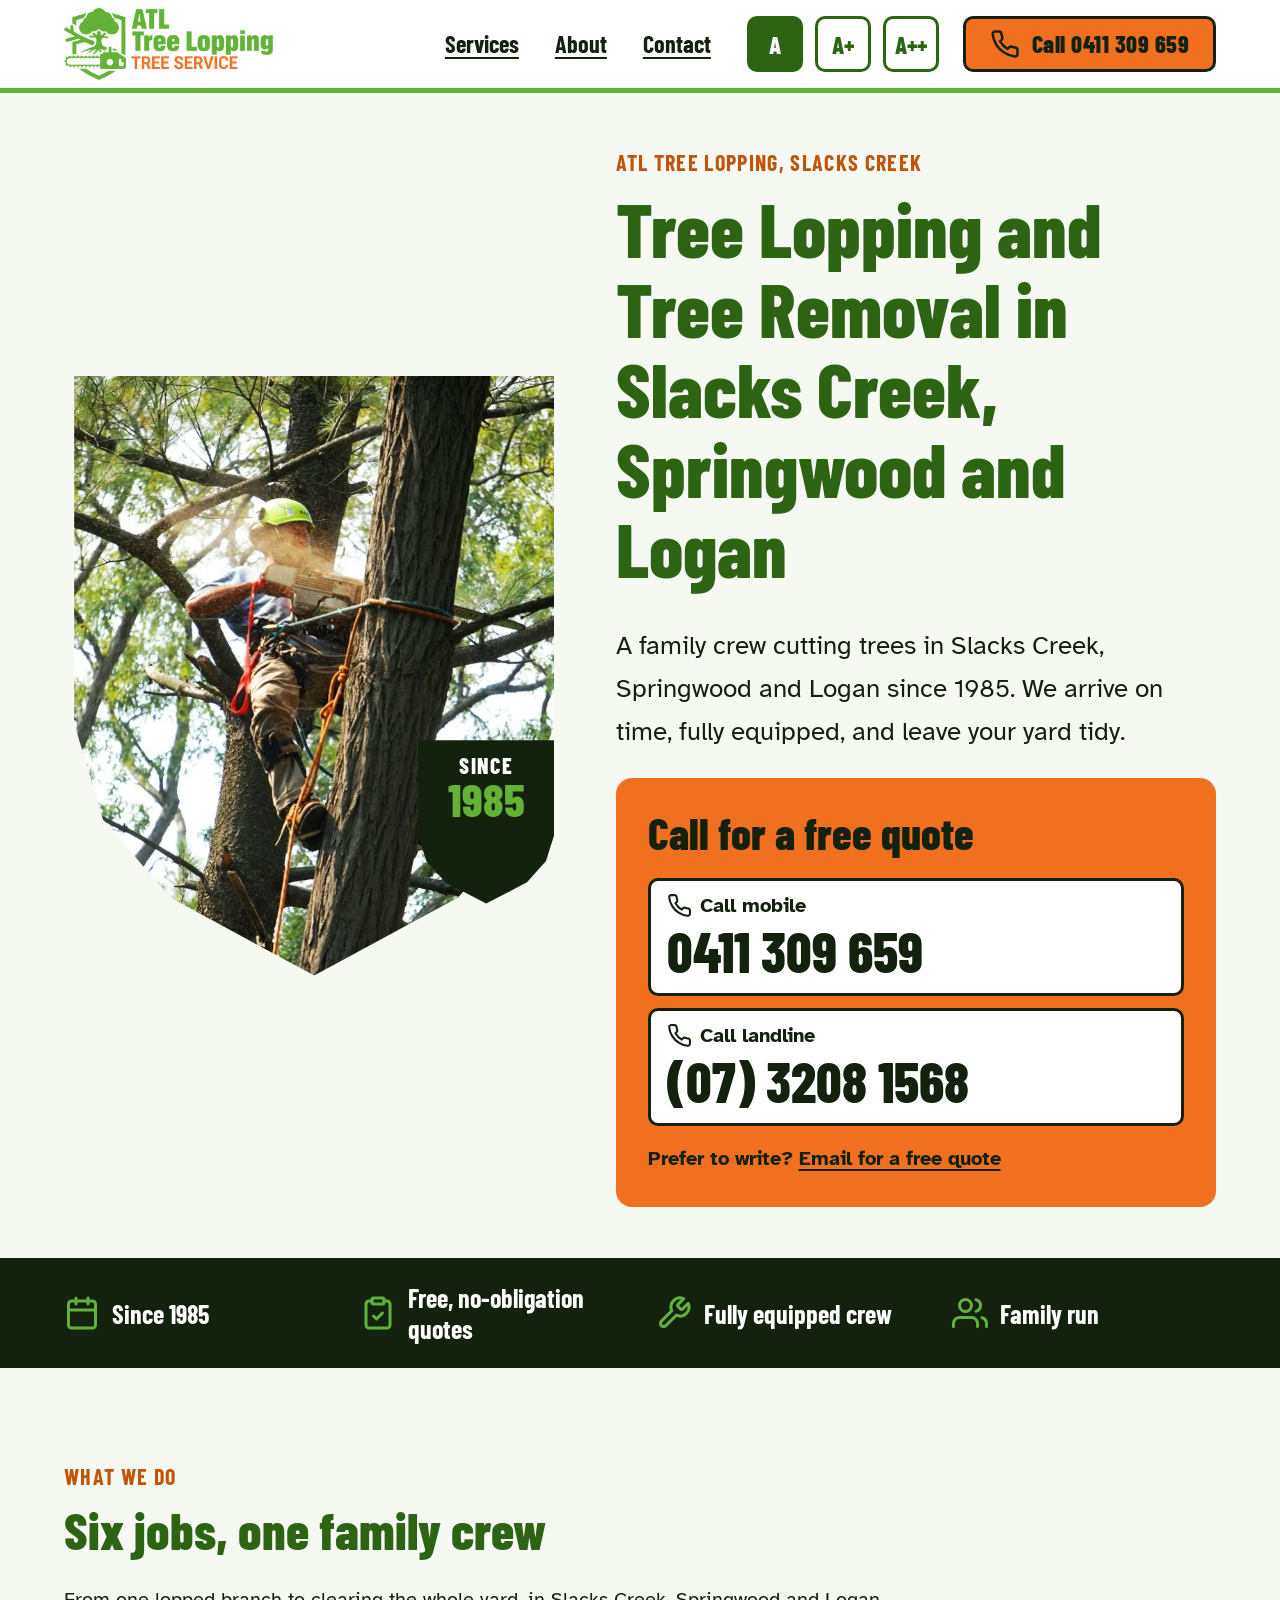
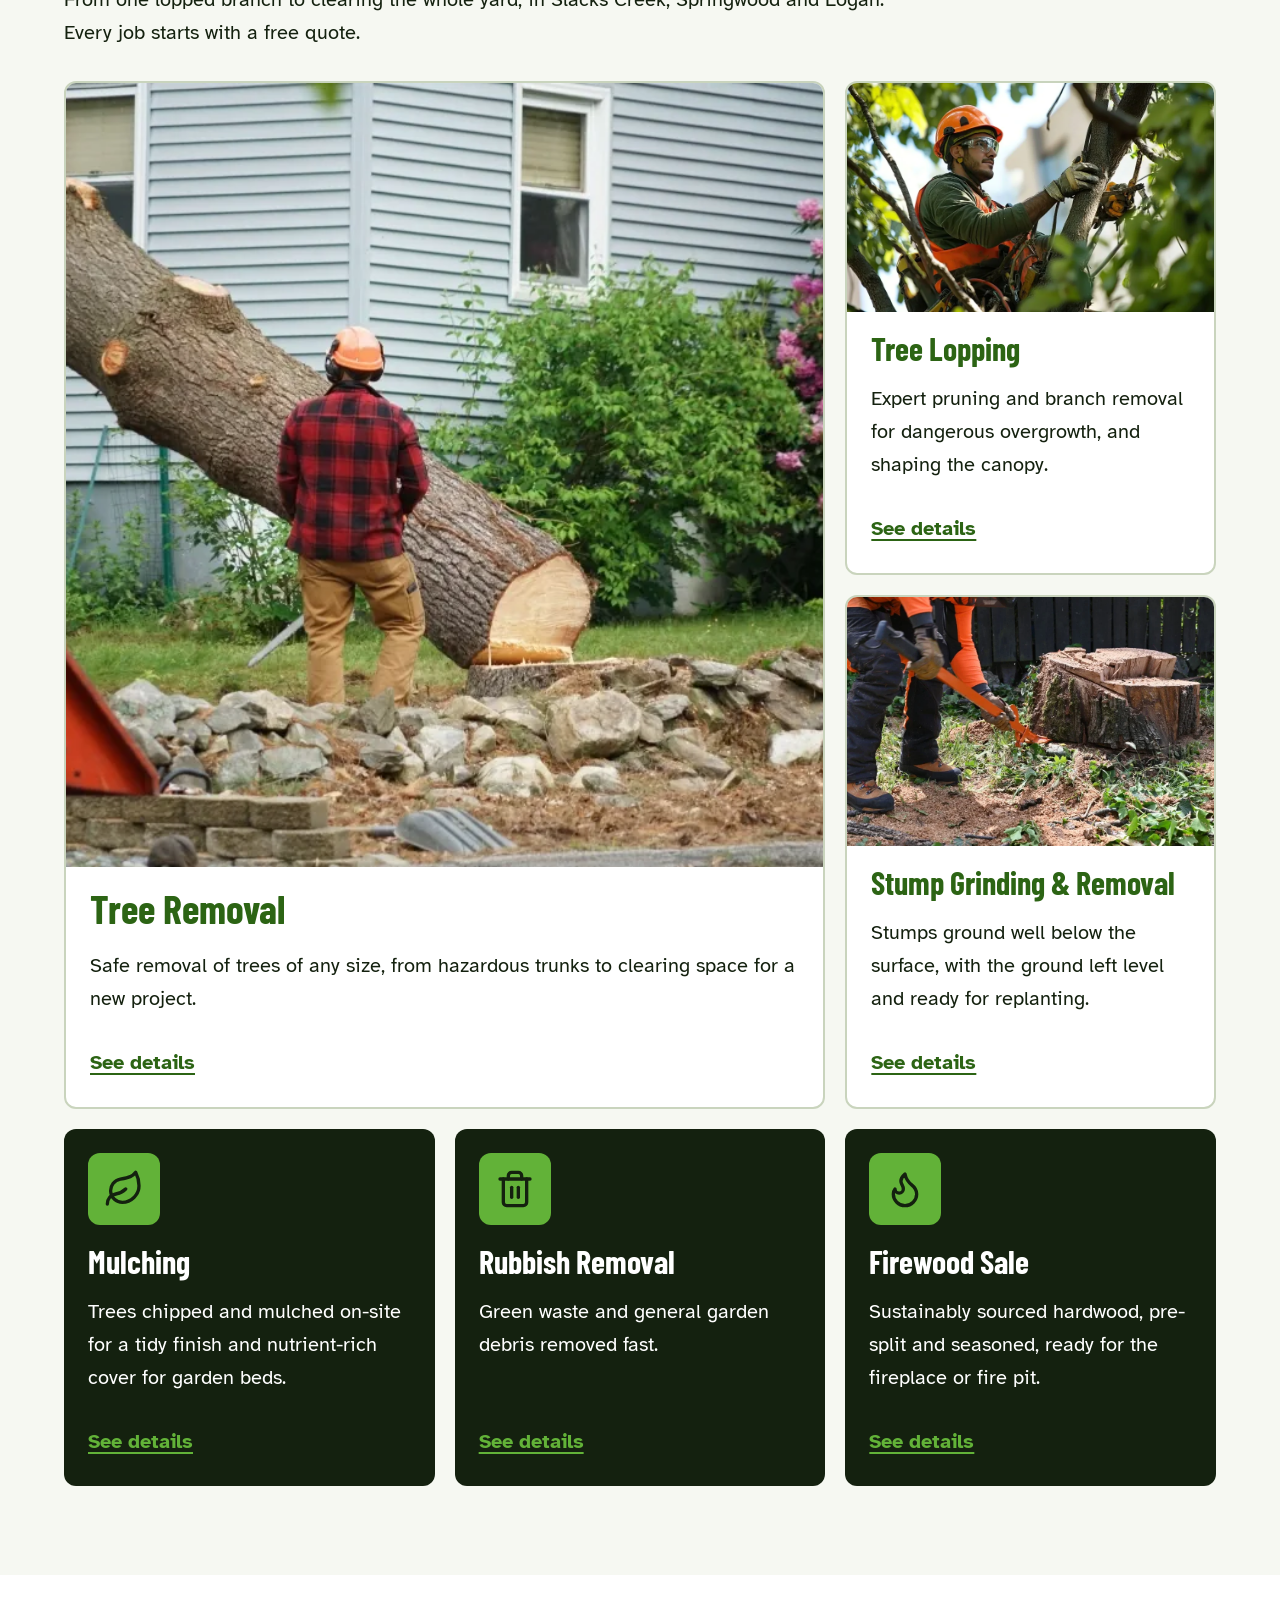
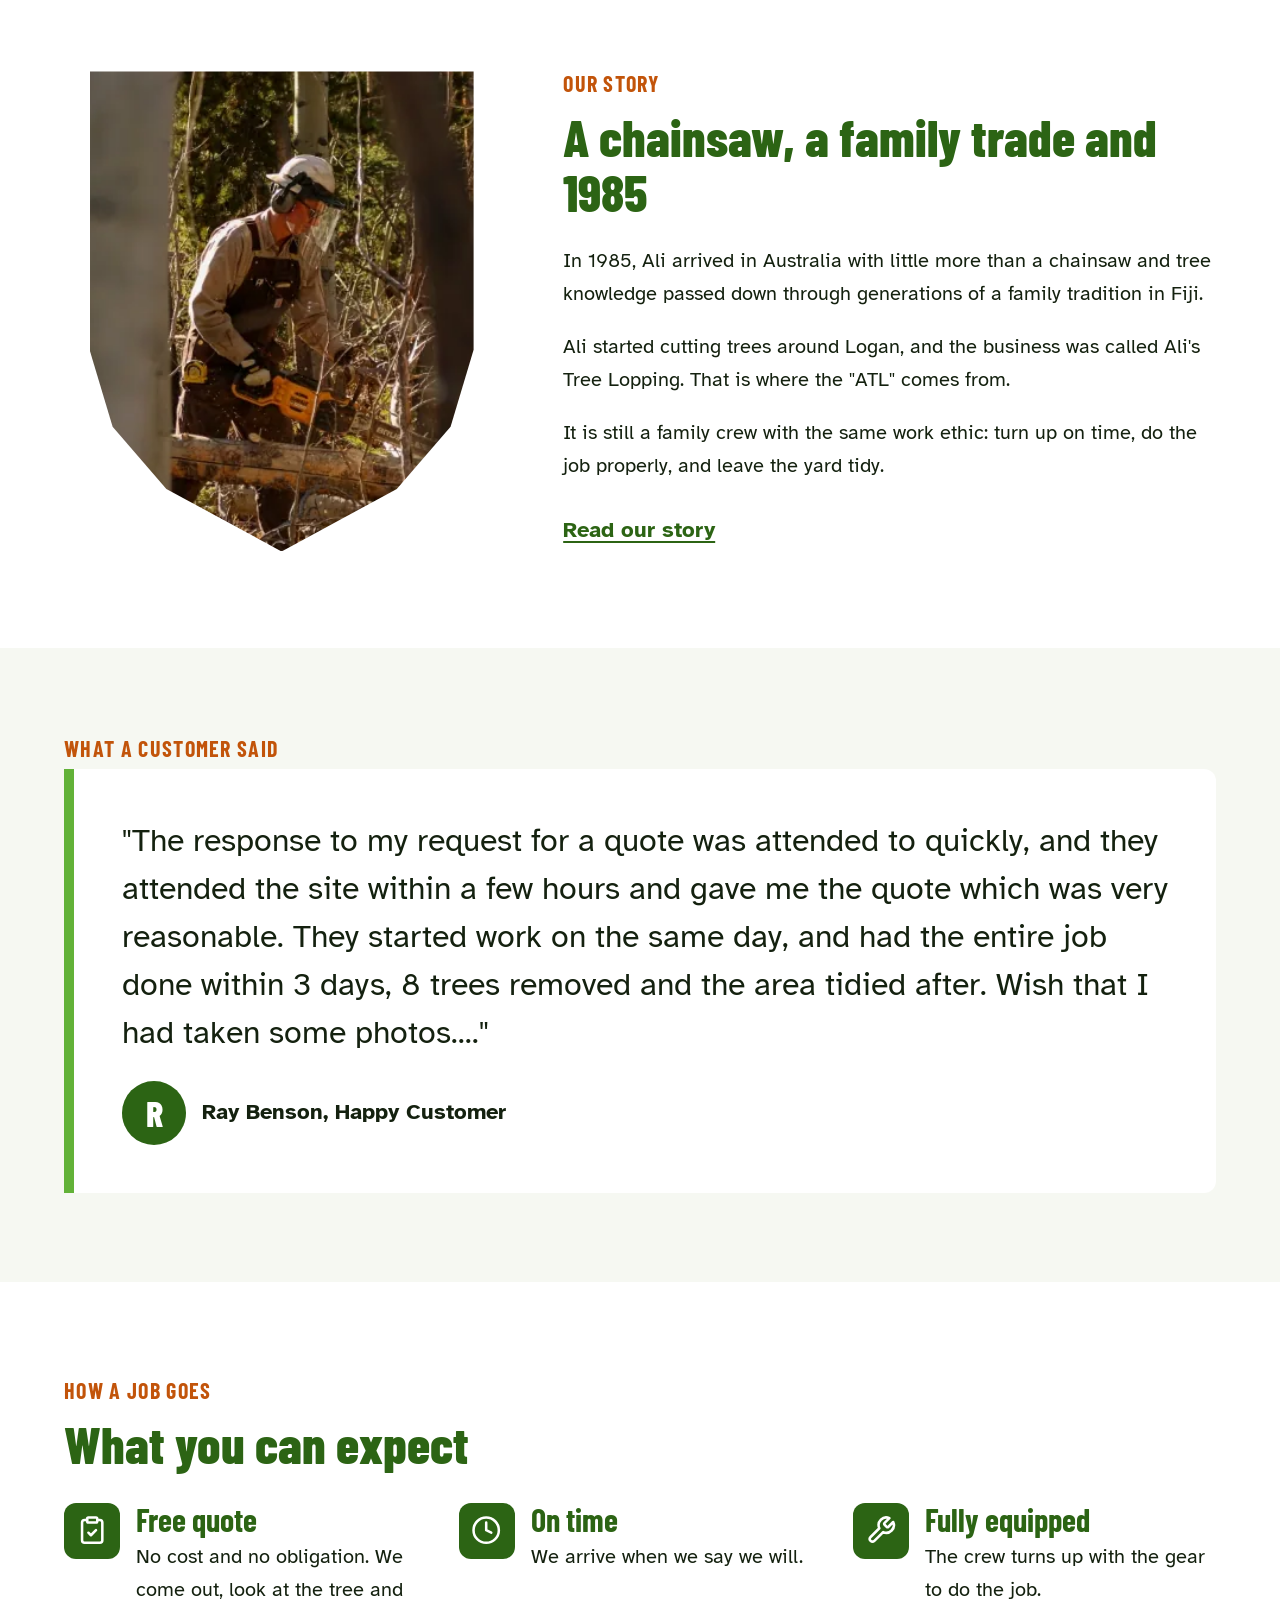
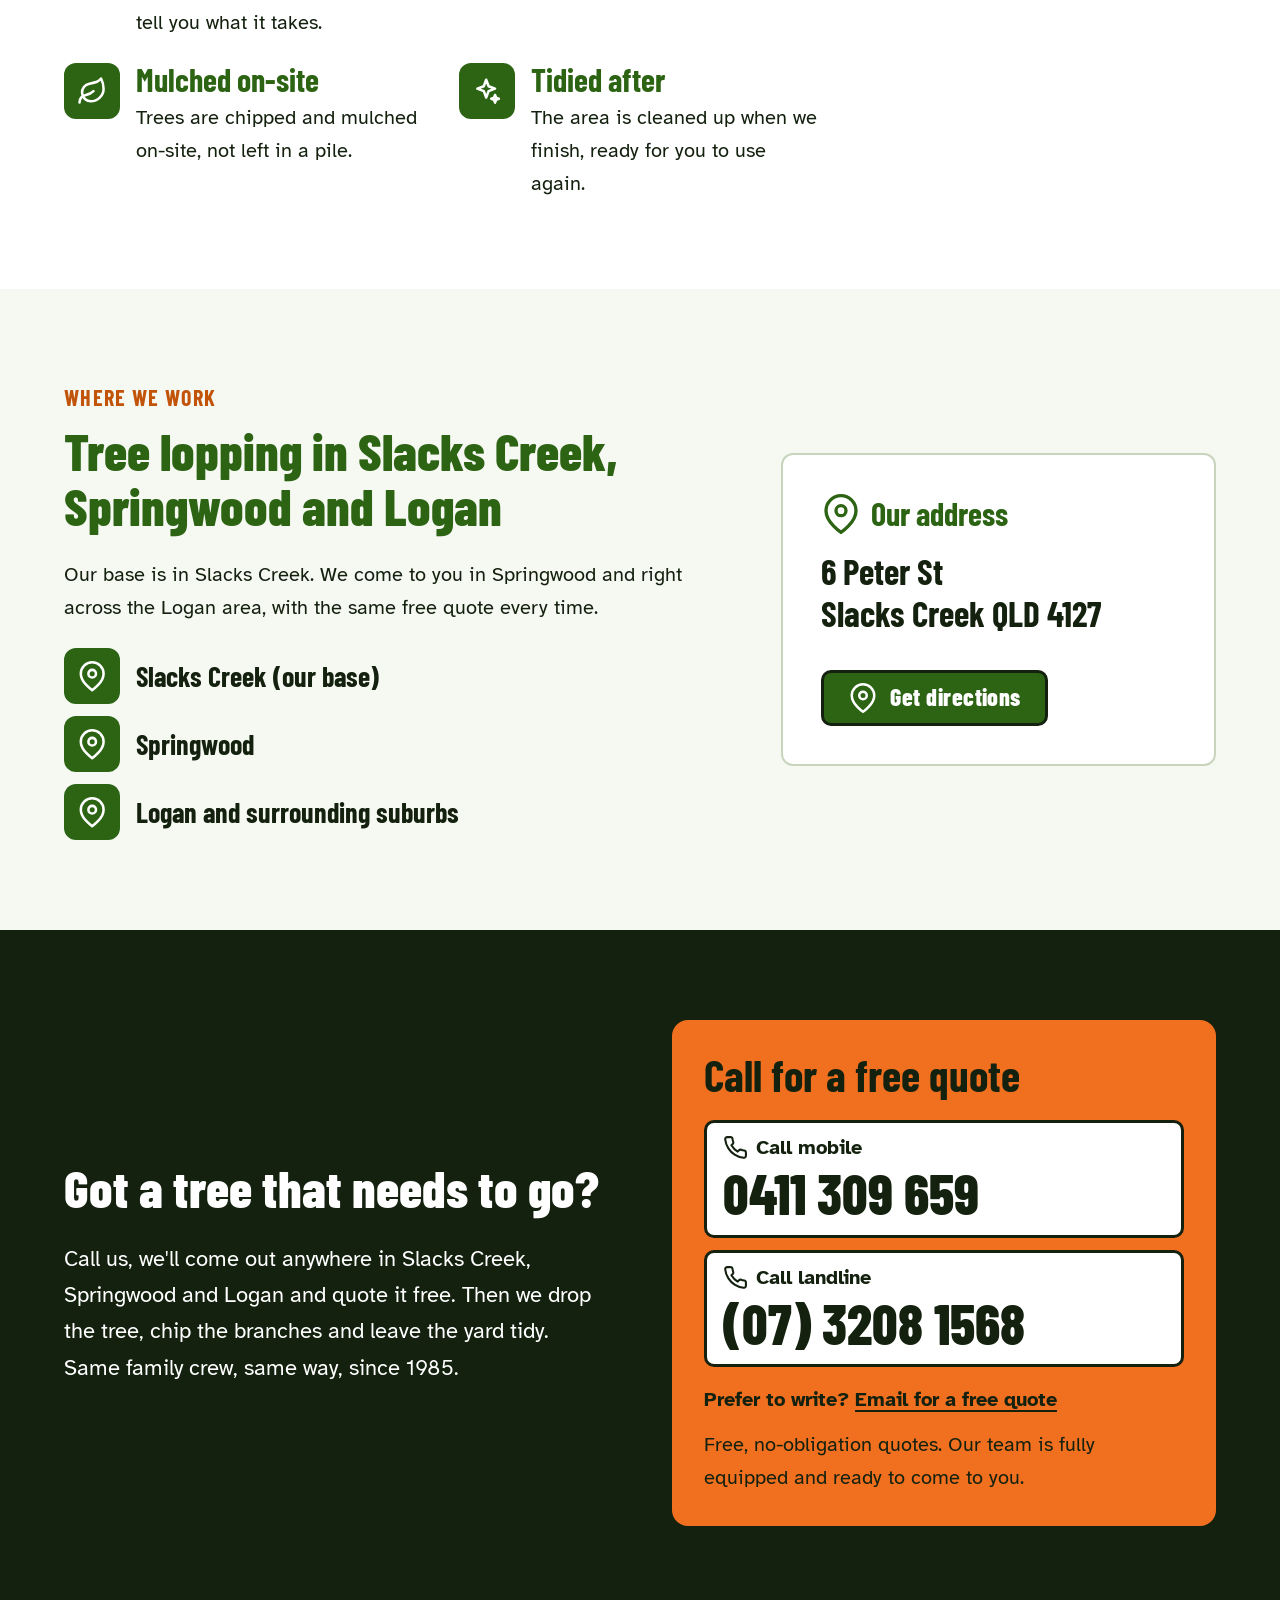
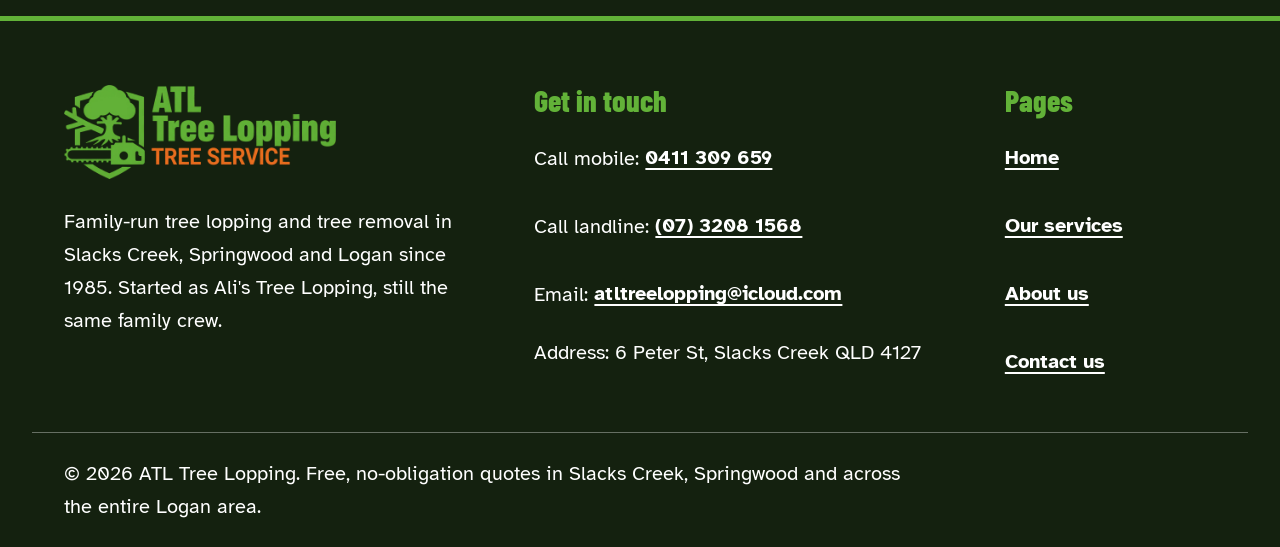
==== commit 9b65885a: "Full-screen mobile menu, real icons, transparent logo, local SEO - Logo: transparent version so it s" ====
--- a/index.html
+++ b/index.html
@@ -3,24 +3,24 @@
 <head>
   <meta charset="utf-8">
   <meta name="viewport" content="width=device-width, initial-scale=1">
-  <title>Tree Lopping & Tree Removal Logan | ATL Tree Lopping</title>
-  <meta name="description" content="Family-run tree lopping and tree removal in Logan since 1985. Stump grinding, mulching, rubbish removal and firewood. Call 0411 309 659 for a free quote.">
+  <title>Tree Lopping Slacks Creek, Springwood & Logan | ATL Tree Lopping</title>
+  <meta name="description" content="Family-run tree lopping and tree removal in Slacks Creek, Springwood and Logan since 1985. Stumps, mulching and firewood. Call 0411 309 659 for a free quote.">
   <!-- BASE_URL: https://atl-treelopping.odoo.com (canonical, og:url, og:image, twitter:image, sitemap.xml, robots.txt and JSON-LD all use it. Swap in one pass if the domain changes.) -->
   <link rel="canonical" href="https://atl-treelopping.odoo.com/">
   <meta name="theme-color" content="#2c6414">
   <meta property="og:type" content="website">
   <meta property="og:site_name" content="ATL Tree Lopping">
   <meta property="og:locale" content="en_AU">
-  <meta property="og:title" content="Tree Lopping & Tree Removal Logan | ATL Tree Lopping">
-  <meta property="og:description" content="Family-run tree lopping and tree removal in Logan since 1985. Stump grinding, mulching, rubbish removal and firewood. Call 0411 309 659 for a free quote.">
+  <meta property="og:title" content="Tree Lopping Slacks Creek, Springwood & Logan | ATL Tree Lopping">
+  <meta property="og:description" content="Family-run tree lopping and tree removal in Slacks Creek, Springwood and Logan since 1985. Stumps, mulching and firewood. Call 0411 309 659 for a free quote.">
   <meta property="og:url" content="https://atl-treelopping.odoo.com/">
   <meta property="og:image" content="https://atl-treelopping.odoo.com/images/og-atl-tree-lopping-logo.jpg">
   <meta property="og:image:width" content="1200">
   <meta property="og:image:height" content="630">
   <meta property="og:image:alt" content="ATL Tree Lopping, Tree Service logo">
   <meta name="twitter:card" content="summary_large_image">
-  <meta name="twitter:title" content="Tree Lopping & Tree Removal Logan | ATL Tree Lopping">
-  <meta name="twitter:description" content="Family-run tree lopping and tree removal in Logan since 1985. Stump grinding, mulching, rubbish removal and firewood. Call 0411 309 659 for a free quote.">
+  <meta name="twitter:title" content="Tree Lopping Slacks Creek, Springwood & Logan | ATL Tree Lopping">
+  <meta name="twitter:description" content="Family-run tree lopping and tree removal in Slacks Creek, Springwood and Logan since 1985. Stumps, mulching and firewood. Call 0411 309 659 for a free quote.">
   <meta name="twitter:image" content="https://atl-treelopping.odoo.com/images/og-atl-tree-lopping-logo.jpg">
   <link rel="icon" type="image/png" sizes="32x32" href="/favicon-32.png">
   <link rel="icon" type="image/png" sizes="192x192" href="/favicon-192.png">
@@ -37,6 +37,7 @@
   "@id": "https://atl-treelopping.odoo.com/#business",
   "name": "ATL Tree Lopping",
   "alternateName": "Ali's Tree Lopping",
+  "description": "Family-run tree lopping, tree removal, stump grinding, mulching, rubbish removal and firewood in Slacks Creek, Springwood and Logan since 1985.",
   "url": "https://atl-treelopping.odoo.com/",
   "logo": "https://atl-treelopping.odoo.com/images/logo.png",
   "image": "https://atl-treelopping.odoo.com/images/tree-felled-beside-house-with-chipper.jpg",
@@ -50,7 +51,20 @@
     "postalCode": "4127",
     "addressCountry": "AU"
   },
-  "areaServed": "Logan, Queensland",
+  "areaServed": [
+    {
+      "@type": "City",
+      "name": "Slacks Creek"
+    },
+    {
+      "@type": "City",
+      "name": "Springwood"
+    },
+    {
+      "@type": "City",
+      "name": "Logan"
+    }
+  ],
   "foundingDate": "1985",
   "founder": {
     "@type": "Person",
@@ -118,13 +132,21 @@
   <header class="site-header">
     <div class="container site-header__inner">
       <a class="site-header__logo" href="/">
-        <img src="/images/logo.png" alt="ATL Tree Lopping, Tree Service. Home" width="1024" height="452">
+        <picture>
+          <source srcset="/images/logo-transparent.webp" type="image/webp">
+          <img src="/images/logo-transparent.png" alt="ATL Tree Lopping, Tree Service. Home" width="640" height="220" loading="lazy">
+        </picture>
       </a>
-      <a class="btn btn--ember site-header__call" href="tel:+61411309659">Call 0411 309 659</a>
-      <button class="nav-toggle" type="button" aria-expanded="false" aria-controls="site-nav">Menu</button>
+      <a class="btn btn--ember site-header__call" href="tel:+61411309659"><svg class="icon" viewBox="0 0 24 24" aria-hidden="true" focusable="false"><path d="M22 16.92v3a2 2 0 0 1-2.18 2 19.79 19.79 0 0 1-8.63-3.07 19.5 19.5 0 0 1-6-6 19.79 19.79 0 0 1-3.07-8.67A2 2 0 0 1 4.11 2h3a2 2 0 0 1 2 1.72 12.84 12.84 0 0 0 .7 2.81 2 2 0 0 1-.45 2.11L8.09 9.91a16 16 0 0 0 6 6l1.27-1.27a2 2 0 0 1 2.11-.45 12.84 12.84 0 0 0 2.81.7A2 2 0 0 1 22 16.92z"/></svg>Call 0411 309 659</a>
+      <button class="nav-toggle" type="button" aria-expanded="false" aria-controls="site-nav"><svg class="icon" viewBox="0 0 24 24" aria-hidden="true" focusable="false"><line x1="3" y1="6" x2="21" y2="6"/><line x1="3" y1="12" x2="21" y2="12"/><line x1="3" y1="18" x2="21" y2="18"/></svg><span>Menu</span></button>
       <div class="site-nav" id="site-nav">
+        <div class="site-nav__top">
+          <span class="site-nav__heading">Menu</span>
+          <button class="site-nav__close" type="button"><svg class="icon" viewBox="0 0 24 24" aria-hidden="true" focusable="false"><line x1="18" y1="6" x2="6" y2="18"/><line x1="6" y1="6" x2="18" y2="18"/></svg><span>Close</span></button>
+        </div>
         <nav aria-label="Main">
           <ul class="site-nav__list">
+          <li class="site-nav__home"><a href="/" aria-current="page">Home</a></li>
           <li><a href="/our-services">Services</a></li>
           <li><a href="/about-us">About</a></li>
           <li><a href="/contactus">Contact</a></li>
@@ -136,6 +158,10 @@
           <button type="button" data-text-size="large" aria-label="Large text" aria-pressed="false">A+</button>
           <button type="button" data-text-size="xlarge" aria-label="Extra large text" aria-pressed="false">A++</button>
         </div>
+        <div class="site-nav__calls">
+          <a class="btn btn--ember" href="tel:+61411309659"><svg class="icon" viewBox="0 0 24 24" aria-hidden="true" focusable="false"><path d="M22 16.92v3a2 2 0 0 1-2.18 2 19.79 19.79 0 0 1-8.63-3.07 19.5 19.5 0 0 1-6-6 19.79 19.79 0 0 1-3.07-8.67A2 2 0 0 1 4.11 2h3a2 2 0 0 1 2 1.72 12.84 12.84 0 0 0 .7 2.81 2 2 0 0 1-.45 2.11L8.09 9.91a16 16 0 0 0 6 6l1.27-1.27a2 2 0 0 1 2.11-.45 12.84 12.84 0 0 0 2.81.7A2 2 0 0 1 22 16.92z"/></svg>Call 0411 309 659</a>
+          <a class="btn btn--white" href="tel:+61732081568"><svg class="icon" viewBox="0 0 24 24" aria-hidden="true" focusable="false"><path d="M22 16.92v3a2 2 0 0 1-2.18 2 19.79 19.79 0 0 1-8.63-3.07 19.5 19.5 0 0 1-6-6 19.79 19.79 0 0 1-3.07-8.67A2 2 0 0 1 4.11 2h3a2 2 0 0 1 2 1.72 12.84 12.84 0 0 0 .7 2.81 2 2 0 0 1-.45 2.11L8.09 9.91a16 16 0 0 0 6 6l1.27-1.27a2 2 0 0 1 2.11-.45 12.84 12.84 0 0 0 2.81.7A2 2 0 0 1 22 16.92z"/></svg>Call (07) 3208 1568</a>
+        </div>
       </div>
     </div>
   </header>
@@ -144,9 +170,9 @@
     <section class="hero" aria-labelledby="hero-title">
       <div class="container hero__grid">
         <div class="hero__text">
-          <p class="eyebrow">ATL Tree Lopping, Logan</p>
-          <h1 id="hero-title">Tree Lopping and Tree Removal in Logan</h1>
-          <p class="hero__sub">A family crew cutting trees in Logan since 1985. We arrive on time, fully equipped, and leave your yard tidy.</p>
+          <p class="eyebrow">ATL Tree Lopping, Slacks Creek</p>
+          <h1 id="hero-title">Tree Lopping and Tree Removal in Slacks Creek, Springwood and Logan</h1>
+          <p class="hero__sub">A family crew cutting trees in Slacks Creek, Springwood and Logan since 1985. We arrive on time, fully equipped, and leave your yard tidy.</p>
         </div>
         <div class="hero__media">
           <div class="shield-frame shield-frame--hero">
@@ -160,20 +186,20 @@
         <div class="hero__call">
           <div class="call-block" role="region" aria-labelledby="hero-call-title">
       <h2 class="call-block__title" id="hero-call-title">Call for a free quote</h2>
-      <a class="call-link" href="tel:+61411309659"><span class="call-link__label">Call mobile</span> <span class="call-link__number">0411 309 659</span></a>
-      <a class="call-link" href="tel:+61732081568"><span class="call-link__label">Call landline</span> <span class="call-link__number">(07) 3208 1568</span></a>
+      <a class="call-link" href="tel:+61411309659"><span class="call-link__label"><svg class="icon" viewBox="0 0 24 24" aria-hidden="true" focusable="false"><path d="M22 16.92v3a2 2 0 0 1-2.18 2 19.79 19.79 0 0 1-8.63-3.07 19.5 19.5 0 0 1-6-6 19.79 19.79 0 0 1-3.07-8.67A2 2 0 0 1 4.11 2h3a2 2 0 0 1 2 1.72 12.84 12.84 0 0 0 .7 2.81 2 2 0 0 1-.45 2.11L8.09 9.91a16 16 0 0 0 6 6l1.27-1.27a2 2 0 0 1 2.11-.45 12.84 12.84 0 0 0 2.81.7A2 2 0 0 1 22 16.92z"/></svg>Call mobile</span> <span class="call-link__number">0411 309 659</span></a>
+      <a class="call-link" href="tel:+61732081568"><span class="call-link__label"><svg class="icon" viewBox="0 0 24 24" aria-hidden="true" focusable="false"><path d="M22 16.92v3a2 2 0 0 1-2.18 2 19.79 19.79 0 0 1-8.63-3.07 19.5 19.5 0 0 1-6-6 19.79 19.79 0 0 1-3.07-8.67A2 2 0 0 1 4.11 2h3a2 2 0 0 1 2 1.72 12.84 12.84 0 0 0 .7 2.81 2 2 0 0 1-.45 2.11L8.09 9.91a16 16 0 0 0 6 6l1.27-1.27a2 2 0 0 1 2.11-.45 12.84 12.84 0 0 0 2.81.7A2 2 0 0 1 22 16.92z"/></svg>Call landline</span> <span class="call-link__number">(07) 3208 1568</span></a>
       <p class="call-block__email">Prefer to write? <a href="mailto:atltreelopping@icloud.com?subject=Free%20quote%20request">Email for a free quote</a></p>
     </div>
         </div>
       </div>
     </section>
 
-    <section class="trust" aria-label="Why Logan calls ATL">
+    <section class="trust" aria-label="Why locals call ATL">
       <ul class="container trust__list">
-        <li><span class="shield-mark" aria-hidden="true"></span>Since 1985</li>
-        <li><span class="shield-mark" aria-hidden="true"></span>Free, no-obligation quotes</li>
-        <li><span class="shield-mark" aria-hidden="true"></span>Fully equipped crew</li>
-        <li><span class="shield-mark" aria-hidden="true"></span>Family run</li>
+        <li><svg class="icon" viewBox="0 0 24 24" aria-hidden="true" focusable="false"><rect x="3" y="4" width="18" height="18" rx="2"/><line x1="16" y1="2" x2="16" y2="6"/><line x1="8" y1="2" x2="8" y2="6"/><line x1="3" y1="10" x2="21" y2="10"/></svg>Since 1985</li>
+        <li><svg class="icon" viewBox="0 0 24 24" aria-hidden="true" focusable="false"><path d="M16 4h2a2 2 0 0 1 2 2v14a2 2 0 0 1-2 2H6a2 2 0 0 1-2-2V6a2 2 0 0 1 2-2h2"/><rect x="8" y="2" width="8" height="4" rx="1"/><polyline points="9 14 11 16 15 12"/></svg>Free, no-obligation quotes</li>
+        <li><svg class="icon" viewBox="0 0 24 24" aria-hidden="true" focusable="false"><path d="M14.7 6.3a1 1 0 0 0 0 1.4l1.6 1.6a1 1 0 0 0 1.4 0l3.77-3.77a6 6 0 0 1-7.94 7.94l-6.91 6.91a2.12 2.12 0 0 1-3-3l6.91-6.91a6 6 0 0 1 7.94-7.94l-3.76 3.76z"/></svg>Fully equipped crew</li>
+        <li><svg class="icon" viewBox="0 0 24 24" aria-hidden="true" focusable="false"><path d="M17 21v-2a4 4 0 0 0-4-4H5a4 4 0 0 0-4 4v2"/><circle cx="9" cy="7" r="4"/><path d="M23 21v-2a4 4 0 0 0-3-3.87"/><path d="M16 3.13a4 4 0 0 1 0 7.75"/></svg>Family run</li>
       </ul>
     </section>
 
@@ -182,7 +208,7 @@
         <div class="section-head">
           <p class="eyebrow">What we do</p>
           <h2 id="services-title">Six jobs, one family crew</h2>
-          <p>From one lopped branch to clearing the whole yard. Every job starts with a free quote.</p>
+          <p>From one lopped branch to clearing the whole yard, in Slacks Creek, Springwood and Logan. Every job starts with a free quote.</p>
         </div>
         <ul class="service-grid">
       <li class="service-card service-card--photo service-card--feature">
@@ -219,7 +245,7 @@
         </div>
       </li>
       <li class="service-card service-card--type">
-        <div class="service-card__type" aria-hidden="true"><span class="shield-mark" aria-hidden="true"></span></div>
+        <div class="service-card__type"><span class="icon-tile icon-tile--leaf"><svg class="icon" viewBox="0 0 24 24" aria-hidden="true" focusable="false"><path d="M11 20A7 7 0 0 1 9.8 6.1C15.5 5 17 4.48 19 2c1 2 2 4.18 2 8 0 5.5-4.78 10-10 10Z"/><path d="M2 21c0-3 1.85-5.36 5.08-6C9.5 14.52 12 13 13 12"/></svg></span></div>
         <div class="service-card__body">
           <h3>Mulching</h3>
           <p>Trees chipped and mulched on-site for a tidy finish and nutrient-rich cover for garden beds.</p>
@@ -227,7 +253,7 @@
         </div>
       </li>
       <li class="service-card service-card--type">
-        <div class="service-card__type" aria-hidden="true"><span class="shield-mark" aria-hidden="true"></span></div>
+        <div class="service-card__type"><span class="icon-tile icon-tile--leaf"><svg class="icon" viewBox="0 0 24 24" aria-hidden="true" focusable="false"><polyline points="3 6 5 6 21 6"/><path d="M19 6v14a2 2 0 0 1-2 2H7a2 2 0 0 1-2-2V6m3 0V4a2 2 0 0 1 2-2h4a2 2 0 0 1 2 2v2"/><line x1="10" y1="11" x2="10" y2="17"/><line x1="14" y1="11" x2="14" y2="17"/></svg></span></div>
         <div class="service-card__body">
           <h3>Rubbish Removal</h3>
           <p>Green waste and general garden debris removed fast.</p>
@@ -235,7 +261,7 @@
         </div>
       </li>
       <li class="service-card service-card--type">
-        <div class="service-card__type" aria-hidden="true"><span class="shield-mark" aria-hidden="true"></span></div>
+        <div class="service-card__type"><span class="icon-tile icon-tile--leaf"><svg class="icon" viewBox="0 0 24 24" aria-hidden="true" focusable="false"><path d="M8.5 14.5A2.5 2.5 0 0 0 11 12c0-1.38-.5-2-1-3-1.072-2.143-.224-4.054 2-6 .5 2.5 2 4.9 4 6.5 2 1.6 3 3.5 3 5.5a7 7 0 1 1-14 0c0-1.153.433-2.294 1-3a2.5 2.5 0 0 0 2.5 2.5z"/></svg></span></div>
         <div class="service-card__body">
           <h3>Firewood Sale</h3>
           <p>Sustainably sourced hardwood, pre-split and seasoned, ready for the fireplace or fire pit.</p>
@@ -287,11 +313,11 @@
           <h2 id="expect-title">What you can expect</h2>
         </div>
         <ul class="expect__list">
-          <li><span class="shield-mark" aria-hidden="true"></span><div><h3>Free quote</h3><p>No cost and no obligation. We come out, look at the tree and tell you what it takes.</p></div></li>
-          <li><span class="shield-mark" aria-hidden="true"></span><div><h3>On time</h3><p>We arrive when we say we will.</p></div></li>
-          <li><span class="shield-mark" aria-hidden="true"></span><div><h3>Fully equipped</h3><p>The crew turns up with the gear to do the job.</p></div></li>
-          <li><span class="shield-mark" aria-hidden="true"></span><div><h3>Mulched on-site</h3><p>Trees are chipped and mulched on-site, not left in a pile.</p></div></li>
-          <li><span class="shield-mark" aria-hidden="true"></span><div><h3>Tidied after</h3><p>The area is cleaned up when we finish, ready for you to use again.</p></div></li>
+          <li><span class="icon-tile"><svg class="icon" viewBox="0 0 24 24" aria-hidden="true" focusable="false"><path d="M16 4h2a2 2 0 0 1 2 2v14a2 2 0 0 1-2 2H6a2 2 0 0 1-2-2V6a2 2 0 0 1 2-2h2"/><rect x="8" y="2" width="8" height="4" rx="1"/><polyline points="9 14 11 16 15 12"/></svg></span><div><h3>Free quote</h3><p>No cost and no obligation. We come out, look at the tree and tell you what it takes.</p></div></li>
+          <li><span class="icon-tile"><svg class="icon" viewBox="0 0 24 24" aria-hidden="true" focusable="false"><circle cx="12" cy="12" r="10"/><polyline points="12 6 12 12 16 14"/></svg></span><div><h3>On time</h3><p>We arrive when we say we will.</p></div></li>
+          <li><span class="icon-tile"><svg class="icon" viewBox="0 0 24 24" aria-hidden="true" focusable="false"><path d="M14.7 6.3a1 1 0 0 0 0 1.4l1.6 1.6a1 1 0 0 0 1.4 0l3.77-3.77a6 6 0 0 1-7.94 7.94l-6.91 6.91a2.12 2.12 0 0 1-3-3l6.91-6.91a6 6 0 0 1 7.94-7.94l-3.76 3.76z"/></svg></span><div><h3>Fully equipped</h3><p>The crew turns up with the gear to do the job.</p></div></li>
+          <li><span class="icon-tile"><svg class="icon" viewBox="0 0 24 24" aria-hidden="true" focusable="false"><path d="M11 20A7 7 0 0 1 9.8 6.1C15.5 5 17 4.48 19 2c1 2 2 4.18 2 8 0 5.5-4.78 10-10 10Z"/><path d="M2 21c0-3 1.85-5.36 5.08-6C9.5 14.52 12 13 13 12"/></svg></span><div><h3>Mulched on-site</h3><p>Trees are chipped and mulched on-site, not left in a pile.</p></div></li>
+          <li><span class="icon-tile"><svg class="icon" viewBox="0 0 24 24" aria-hidden="true" focusable="false"><path d="M12 3l1.9 5.1L19 10l-5.1 1.9L12 17l-1.9-5.1L5 10l5.1-1.9z"/><path d="M19 15l.8 2.2L22 18l-2.2.8L19 21l-.8-2.2L16 18l2.2-.8z"/></svg></span><div><h3>Tidied after</h3><p>The area is cleaned up when we finish, ready for you to use again.</p></div></li>
         </ul>
       </div>
     </section>
@@ -300,13 +326,18 @@
       <div class="container where__grid">
         <div>
           <p class="eyebrow">Where we work</p>
-          <h2 id="where-title">Logan and surrounding suburbs</h2>
-          <p>We cover the entire Logan area and come to you. Our base is in Slacks Creek.</p>
+          <h2 id="where-title">Tree lopping in Slacks Creek, Springwood and Logan</h2>
+          <p>Our base is in Slacks Creek. We come to you in Springwood and right across the Logan area, with the same free quote every time.</p>
+          <ul class="area-list">
+            <li><span class="icon-tile"><svg class="icon" viewBox="0 0 24 24" aria-hidden="true" focusable="false"><path d="M21 10c0 7-9 13-9 13s-9-6-9-13a9 9 0 0 1 18 0z"/><circle cx="12" cy="10" r="3"/></svg></span>Slacks Creek (our base)</li>
+            <li><span class="icon-tile"><svg class="icon" viewBox="0 0 24 24" aria-hidden="true" focusable="false"><path d="M21 10c0 7-9 13-9 13s-9-6-9-13a9 9 0 0 1 18 0z"/><circle cx="12" cy="10" r="3"/></svg></span>Springwood</li>
+            <li><span class="icon-tile"><svg class="icon" viewBox="0 0 24 24" aria-hidden="true" focusable="false"><path d="M21 10c0 7-9 13-9 13s-9-6-9-13a9 9 0 0 1 18 0z"/><circle cx="12" cy="10" r="3"/></svg></span>Logan and surrounding suburbs</li>
+          </ul>
         </div>
         <div class="where__card">
-          <h3>Our address</h3>
+          <h3><svg class="icon" viewBox="0 0 24 24" aria-hidden="true" focusable="false"><path d="M21 10c0 7-9 13-9 13s-9-6-9-13a9 9 0 0 1 18 0z"/><circle cx="12" cy="10" r="3"/></svg>Our address</h3>
           <p class="where__address">6 Peter St<br>Slacks Creek QLD 4127</p>
-          <a class="btn btn--canopy" href="https://www.google.com/maps/dir/?api=1&destination=6+Peter+St,+Slacks+Creek+QLD+4127,+Australia">Get directions</a>
+          <a class="btn btn--canopy" href="https://www.google.com/maps/dir/?api=1&destination=6+Peter+St,+Slacks+Creek+QLD+4127,+Australia"><svg class="icon" viewBox="0 0 24 24" aria-hidden="true" focusable="false"><path d="M21 10c0 7-9 13-9 13s-9-6-9-13a9 9 0 0 1 18 0z"/><circle cx="12" cy="10" r="3"/></svg>Get directions</a>
         </div>
       </div>
     </section>
@@ -315,12 +346,12 @@
       <div class="container final-call__grid">
         <div class="final-call__text">
           <h2 id="home-final-call-intro">Got a tree that needs to go?</h2>
-          <p>Call us, we'll come out and quote it free. Then we drop the tree, chip the branches and leave the yard tidy. Same family crew, same way, since 1985.</p>
+          <p>Call us, we'll come out anywhere in Slacks Creek, Springwood and Logan and quote it free. Then we drop the tree, chip the branches and leave the yard tidy. Same family crew, same way, since 1985.</p>
         </div>
         <div class="call-block" role="region" aria-labelledby="home-final-call">
       <h3 class="call-block__title" id="home-final-call">Call for a free quote</h3>
-      <a class="call-link" href="tel:+61411309659"><span class="call-link__label">Call mobile</span> <span class="call-link__number">0411 309 659</span></a>
-      <a class="call-link" href="tel:+61732081568"><span class="call-link__label">Call landline</span> <span class="call-link__number">(07) 3208 1568</span></a>
+      <a class="call-link" href="tel:+61411309659"><span class="call-link__label"><svg class="icon" viewBox="0 0 24 24" aria-hidden="true" focusable="false"><path d="M22 16.92v3a2 2 0 0 1-2.18 2 19.79 19.79 0 0 1-8.63-3.07 19.5 19.5 0 0 1-6-6 19.79 19.79 0 0 1-3.07-8.67A2 2 0 0 1 4.11 2h3a2 2 0 0 1 2 1.72 12.84 12.84 0 0 0 .7 2.81 2 2 0 0 1-.45 2.11L8.09 9.91a16 16 0 0 0 6 6l1.27-1.27a2 2 0 0 1 2.11-.45 12.84 12.84 0 0 0 2.81.7A2 2 0 0 1 22 16.92z"/></svg>Call mobile</span> <span class="call-link__number">0411 309 659</span></a>
+      <a class="call-link" href="tel:+61732081568"><span class="call-link__label"><svg class="icon" viewBox="0 0 24 24" aria-hidden="true" focusable="false"><path d="M22 16.92v3a2 2 0 0 1-2.18 2 19.79 19.79 0 0 1-8.63-3.07 19.5 19.5 0 0 1-6-6 19.79 19.79 0 0 1-3.07-8.67A2 2 0 0 1 4.11 2h3a2 2 0 0 1 2 1.72 12.84 12.84 0 0 0 .7 2.81 2 2 0 0 1-.45 2.11L8.09 9.91a16 16 0 0 0 6 6l1.27-1.27a2 2 0 0 1 2.11-.45 12.84 12.84 0 0 0 2.81.7A2 2 0 0 1 22 16.92z"/></svg>Call landline</span> <span class="call-link__number">(07) 3208 1568</span></a>
       <p class="call-block__email">Prefer to write? <a href="mailto:atltreelopping@icloud.com?subject=Free%20quote%20request">Email for a free quote</a></p>
       <p class="call-block__note">Free, no-obligation quotes. Our team is fully equipped and ready to come to you.</p>
     </div>
@@ -332,9 +363,12 @@
     <div class="container site-footer__grid">
       <div class="site-footer__brand">
         <a class="site-footer__logo" href="/">
-          <img src="/images/logo.png" alt="ATL Tree Lopping, Tree Service. Home" width="1024" height="452" loading="lazy">
+          <picture>
+          <source srcset="/images/logo-transparent.webp" type="image/webp">
+          <img src="/images/logo-transparent.png" alt="ATL Tree Lopping, Tree Service. Home" width="640" height="220" loading="lazy">
+        </picture>
         </a>
-        <p>Family-run tree lopping and tree removal in Logan since 1985. Started as Ali's Tree Lopping, still the same family crew.</p>
+        <p>Family-run tree lopping and tree removal in Slacks Creek, Springwood and Logan since 1985. Started as Ali's Tree Lopping, still the same family crew.</p>
       </div>
       <div>
         <h2 class="site-footer__title">Get in touch</h2>
@@ -356,12 +390,12 @@
       </nav>
     </div>
     <div class="container site-footer__base">
-      <p>&copy; 2026 ATL Tree Lopping. Free, no-obligation quotes across the entire Logan area.</p>
+      <p>&copy; 2026 ATL Tree Lopping. Free, no-obligation quotes in Slacks Creek, Springwood and across the entire Logan area.</p>
     </div>
   </footer>
 
   <div class="call-bar" data-call-bar>
-    <a class="btn btn--ember call-bar__btn" href="tel:+61411309659">Call 0411 309 659</a>
+    <a class="btn btn--ember call-bar__btn" href="tel:+61411309659"><svg class="icon" viewBox="0 0 24 24" aria-hidden="true" focusable="false"><path d="M22 16.92v3a2 2 0 0 1-2.18 2 19.79 19.79 0 0 1-8.63-3.07 19.5 19.5 0 0 1-6-6 19.79 19.79 0 0 1-3.07-8.67A2 2 0 0 1 4.11 2h3a2 2 0 0 1 2 1.72 12.84 12.84 0 0 0 .7 2.81 2 2 0 0 1-.45 2.11L8.09 9.91a16 16 0 0 0 6 6l1.27-1.27a2 2 0 0 1 2.11-.45 12.84 12.84 0 0 0 2.81.7A2 2 0 0 1 22 16.92z"/></svg>Call 0411 309 659</a>
   </div>
 </body>
 </html>
--- a/styles.css
+++ b/styles.css
@@ -121,17 +121,35 @@
 .btn:hover, .btn:focus-visible { transform: translateY(-2px); box-shadow: 0 6px 0 var(--ink); text-decoration: none; }
 .btn--ember { background: var(--ember); color: var(--ink); }
 .btn--canopy { background: var(--canopy); color: var(--white); }
-
-/* Shield shapes */
-.shield-mark {
-  display: inline-block;
+.btn--white { background: var(--white); color: var(--ink); }
+
+/* Icons: inline SVG, stroke follows the text colour */
+.icon {
   flex: none;
-  width: 0.9em;
-  height: 1.05em;
-  background: var(--leaf);
-  clip-path: var(--shield);
-}
-
+  width: 1.25em;
+  height: 1.25em;
+  fill: none;
+  stroke: currentColor;
+  stroke-width: 2;
+  stroke-linecap: round;
+  stroke-linejoin: round;
+}
+.btn .icon { margin-right: 0.5em; }
+
+.icon-tile {
+  display: grid;
+  place-items: center;
+  flex: none;
+  width: 3.5rem;
+  height: 3.5rem;
+  border-radius: 12px;
+  background: var(--canopy);
+  color: var(--white);
+}
+.icon-tile .icon { width: 1.9rem; height: 1.9rem; }
+.icon-tile--leaf { background: var(--leaf); color: var(--ink); }
+
+/* Shield frame for photos and badges */
 .shield-frame { clip-path: var(--shield); background: var(--line); }
 .shield-frame picture, .shield-frame img { width: 100%; height: 100%; object-fit: cover; }
 
@@ -145,10 +163,13 @@
   padding-block: 0.5rem;
 }
 .site-header__logo { margin-right: auto; display: block; }
-.site-header__logo img { width: auto; height: 64px; }
+.site-header__logo img { width: auto; height: 60px; }
 .site-header__call { display: none; }
 
 .nav-toggle {
+  display: none;
+  align-items: center;
+  gap: 0.5rem;
   min-height: 56px;
   min-width: 56px;
   padding: 0.5rem 1.25rem;
@@ -161,11 +182,10 @@
   font-weight: 800;
   cursor: pointer;
 }
-.nav-toggle[aria-expanded="true"] { background: var(--canopy); color: var(--white); }
+.js .nav-toggle { display: inline-flex; }
 
 .site-nav { flex-basis: 100%; padding-bottom: 1rem; }
-.js .site-nav { display: none; }
-.js .site-nav.is-open { display: block; }
+.site-nav__top, .site-nav__home, .site-nav__calls { display: none; }
 .site-nav__list { display: flex; flex-direction: column; gap: 12px; }
 .site-nav__list a {
   display: flex;
@@ -197,14 +217,75 @@
 .text-size button[aria-pressed="true"] { background: var(--canopy); color: var(--white); }
 
 @media (min-width: 768px) {
-  .site-header__logo img { height: 76px; }
+  .site-header__logo img { height: 72px; }
   .site-header__call { display: inline-flex; }
+}
+
+/* Mobile and tablet: the menu is a full-screen overlay (only when JS is running) */
+@media (max-width: 1179.98px) {
+  html.nav-open { overflow: hidden; }
+  .js .site-nav {
+    display: none;
+    position: fixed;
+    inset: 0;
+    z-index: 200;
+    flex-direction: column;
+    gap: 1.5rem;
+    padding: 0 var(--gutter) calc(2rem + env(safe-area-inset-bottom));
+    overflow-y: auto;
+    overscroll-behavior: contain;
+    background: var(--ink);
+    color: var(--white);
+  }
+  .js .site-nav.is-open { display: flex; }
+  .js .site-nav :focus-visible { outline-color: var(--ember); }
+
+  .js .site-nav__top {
+    display: flex;
+    align-items: center;
+    justify-content: space-between;
+    gap: 1rem;
+    min-height: 5.5rem;
+    border-bottom: 3px solid var(--leaf);
+  }
+  .site-nav__heading { font-family: var(--font-display); font-size: 2rem; font-weight: 800; color: var(--leaf); }
+  .site-nav__close {
+    display: inline-flex;
+    align-items: center;
+    gap: 0.5rem;
+    min-height: 56px;
+    padding: 0.5rem 1.25rem;
+    border: 3px solid var(--white);
+    border-radius: 10px;
+    background: transparent;
+    color: var(--white);
+    font-family: var(--font-display);
+    font-size: 1.5rem;
+    font-weight: 800;
+    cursor: pointer;
+  }
+  .js .site-nav__home { display: list-item; }
+  .js .site-nav__list { gap: 0; }
+  .js .site-nav__list li { border-bottom: 1px solid rgba(255, 255, 255, 0.3); }
+  .js .site-nav__list a {
+    min-height: 72px;
+    padding: 0.25rem 0;
+    font-size: clamp(2.25rem, 1.5rem + 3vw, 3rem);
+    color: var(--white);
+    text-decoration: none;
+  }
+  .js .site-nav__list a[aria-current="page"] { color: var(--leaf); }
+  .js .text-size { margin-top: 0; }
+  .js .text-size button { border-color: var(--white); background: transparent; color: var(--white); }
+  .js .text-size button[aria-pressed="true"] { background: var(--white); color: var(--ink); }
+  .js .site-nav__calls { display: grid; gap: 12px; margin-top: auto; }
+  .site-nav__calls .btn { width: 100%; min-height: 64px; font-size: 1.75rem; white-space: nowrap; }
 }
 
 @media (min-width: 1180px) {
   .site-header__inner { flex-wrap: nowrap; gap: 1.5rem; }
-  .nav-toggle { display: none; }
-  .js .site-nav, .site-nav {
+  .nav-toggle, .js .nav-toggle { display: none; }
+  .site-nav {
     display: flex;
     align-items: center;
     gap: 1.5rem;
@@ -239,7 +320,7 @@
   transition: transform 0.15s ease, box-shadow 0.15s ease;
 }
 .call-link:hover, .call-link:focus-visible { transform: translateY(-2px); box-shadow: 0 6px 0 var(--ink); }
-.call-link__label { display: block; font-weight: 700; font-size: 1.25rem; }
+.call-link__label { display: flex; align-items: center; gap: 0.5rem; font-weight: 700; font-size: 1.25rem; }
 .call-link__number {
   display: block;
   font-family: var(--font-display);
@@ -304,7 +385,8 @@
   font-weight: 700;
   line-height: 1.2;
 }
-.trust__list li { display: flex; align-items: center; gap: 0.6rem; }
+.trust__list li { display: flex; align-items: center; gap: 0.75rem; }
+.trust__list .icon { width: 2.25rem; height: 2.25rem; color: var(--leaf); }
 
 /* Sections */
 .section { padding-block: clamp(3rem, 7vw, 6rem); }
@@ -328,7 +410,9 @@
 .service-card--type h3 { color: var(--white); }
 .service-card--type .service-card__link { color: var(--leaf); }
 .service-card--type :focus-visible { outline-color: var(--ember); }
-.service-card__type { padding: 1.5rem 1.5rem 0; font-size: 3.5rem; line-height: 1; }
+.service-card__type { padding: 1.5rem 1.5rem 0; }
+.service-card__type .icon-tile { width: 4.5rem; height: 4.5rem; }
+.service-card__type .icon { width: 2.5rem; height: 2.5rem; }
 
 @media (min-width: 640px) {
   .service-grid { grid-template-columns: repeat(2, minmax(0, 1fr)); }
@@ -374,13 +458,16 @@
 /* What you can expect */
 .expect { background: var(--white); }
 .expect__list { display: grid; grid-template-columns: repeat(auto-fit, minmax(min(17rem, 100%), 1fr)); gap: 1.5rem 2rem; }
-.expect__list li { display: flex; gap: 1rem; font-size: 1.25rem; }
-.expect__list .shield-mark { font-size: 2.5rem; }
+.expect__list li { display: flex; align-items: flex-start; gap: 1rem; font-size: 1.25rem; }
 .expect__list h3 { margin-bottom: 0.25rem; }
 
 /* Where we work */
 .where__grid { display: grid; gap: 2rem; align-items: center; }
+.where__grid > *, .final-call__grid > *, .story__grid > * { min-width: 0; }
 .where__card { padding: clamp(1.5rem, 3vw, 2.5rem); background: var(--white); border: 2px solid var(--line); border-radius: var(--radius); }
+.area-list { display: grid; gap: 12px; margin-top: 1.5rem; }
+.area-list li { display: flex; align-items: center; gap: 1rem; font-family: var(--font-display); font-size: 1.75rem; font-weight: 700; line-height: 1.15; }
+.where__card h3, .info-card h2, .map__side h2 { display: flex; align-items: center; gap: 0.6rem; }
 .where__address { font-family: var(--font-display); font-weight: 700; font-size: clamp(1.75rem, 1.4rem + 1vw, 2.25rem); line-height: 1.2; }
 @media (min-width: 900px) { .where__grid { grid-template-columns: 3fr 2fr; gap: 4rem; } }
 
@@ -432,7 +519,8 @@
   font-weight: 800;
   line-height: 1;
 }
-.service-row__media--type .shield-mark { font-size: 4rem; }
+.service-row__media--type .icon-tile { width: 5.5rem; height: 5.5rem; }
+.service-row__media--type .icon { width: 3rem; height: 3rem; }
 .service-row__text .btn { margin-top: 1.5rem; }
 @media (min-width: 900px) {
   .service-row__grid { grid-template-columns: 1fr 1fr; gap: 4rem; }
@@ -497,6 +585,7 @@
   line-height: 1;
 }
 .phone-card__action {
+  gap: 0.5rem;
   display: inline-flex;
   align-items: center;
   min-height: 56px;
@@ -542,8 +631,8 @@
 .site-footer { background: var(--ink); color: var(--white); padding-top: clamp(2.5rem, 5vw, 4rem); border-top: 5px solid var(--leaf); }
 .site-footer a { color: var(--white); }
 .site-footer__grid { display: grid; gap: 2rem; }
-.site-footer__logo { display: inline-block; max-width: 100%; padding: 0.75rem 1rem; background: var(--white); border-radius: var(--radius); }
-.site-footer__logo img { width: 14rem; max-width: 100%; }
+.site-footer__logo { display: inline-block; max-width: 100%; }
+.site-footer__logo img { width: 17rem; max-width: 100%; height: auto; }
 .site-footer__grid > * { min-width: 0; }
 .site-footer__brand p { margin-top: 1rem; }
 .site-footer__title { color: var(--leaf); font-size: 1.875rem; }
